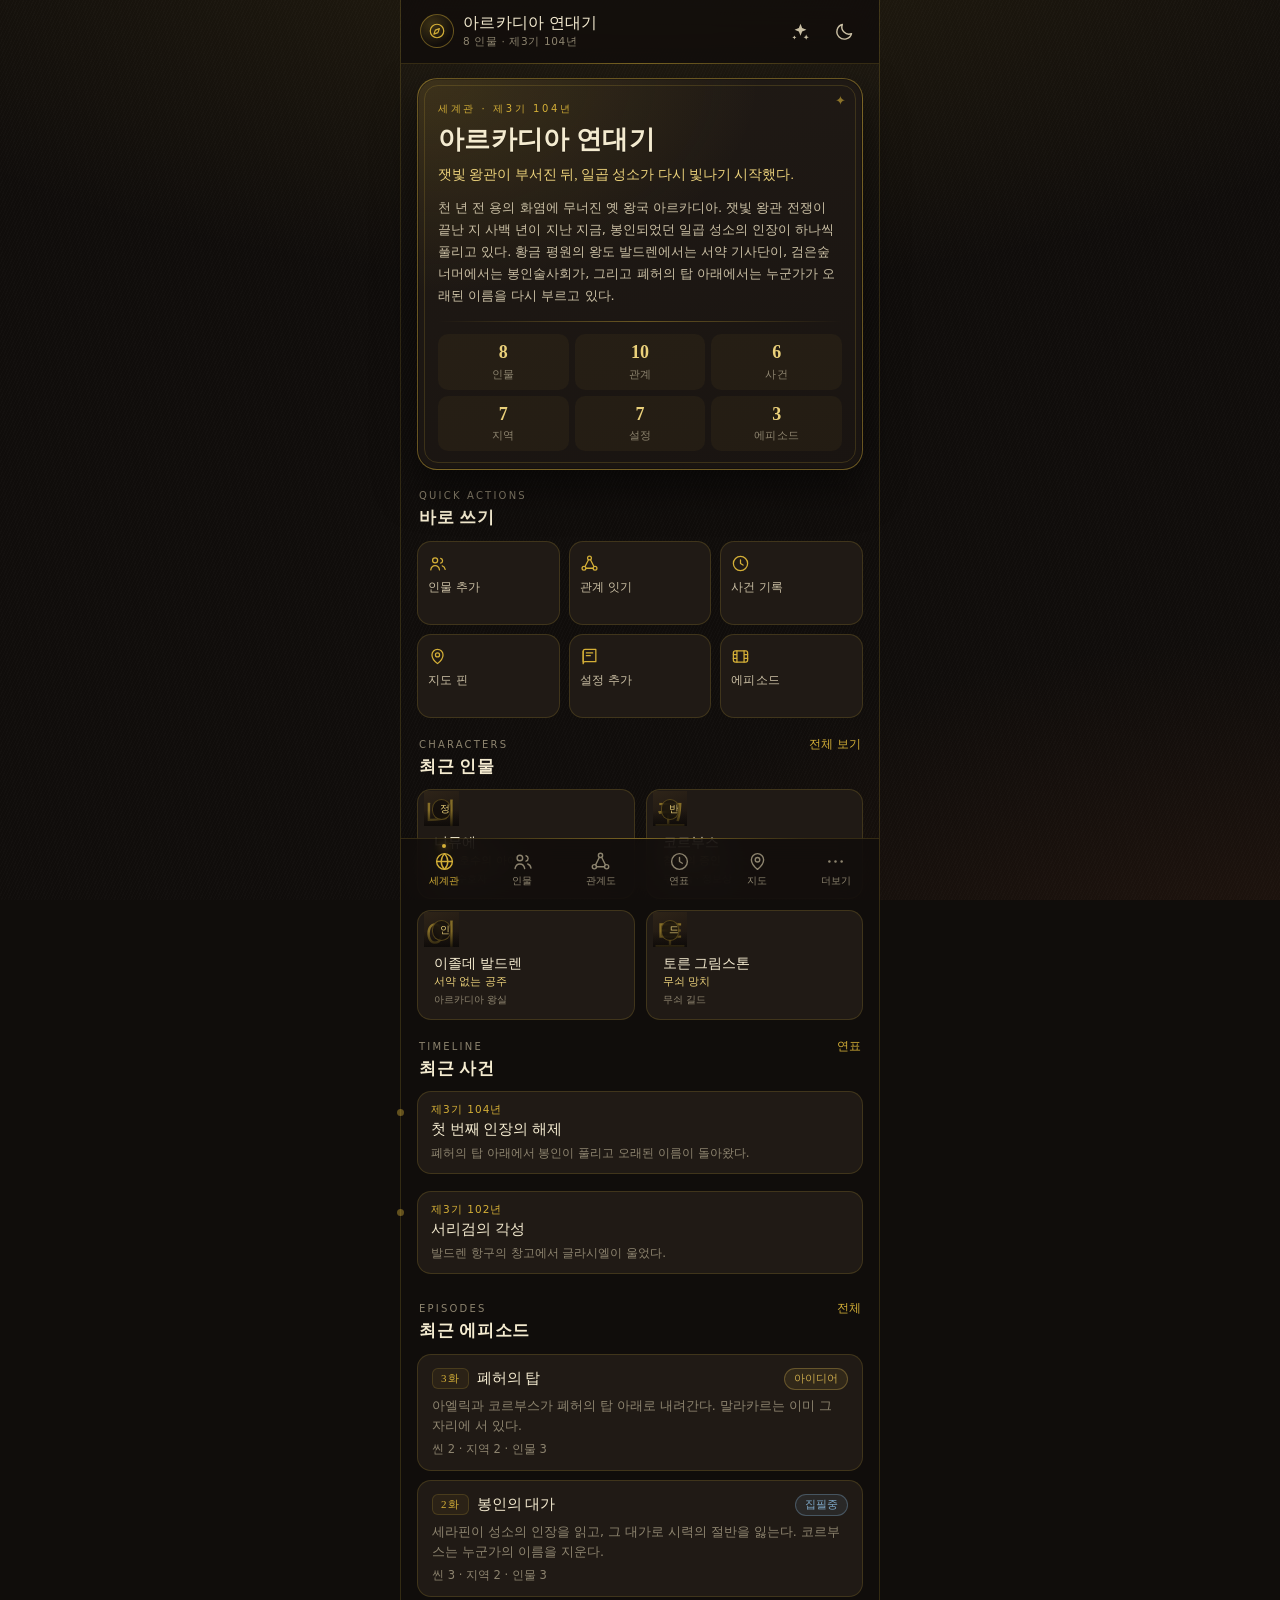
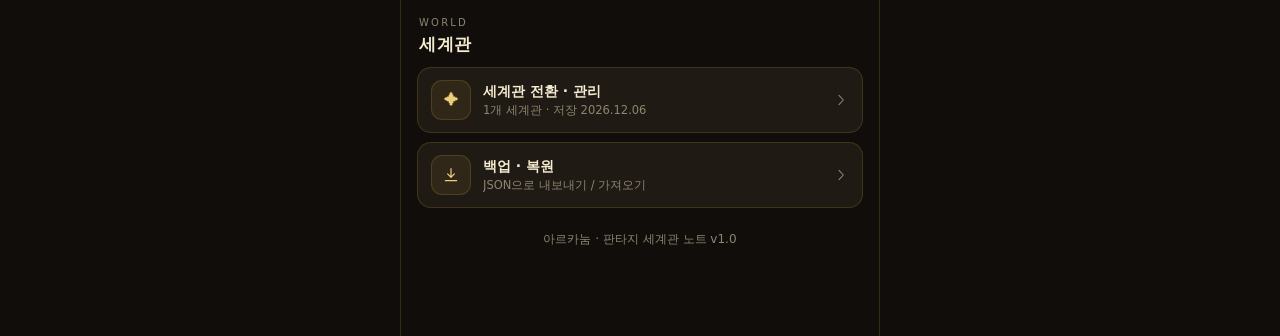
==== index.html @ 3e789a8e "아르카눔 · 판타지 세계관 노트 (PWA) — GitHub Pages 배포" ====
<!DOCTYPE html>
<html lang="ko" data-theme="dark">
<head>
<meta charset="utf-8">
<meta name="viewport" content="width=device-width, initial-scale=1, maximum-scale=1, viewport-fit=cover">
<title>아르카눔 · 판타지 세계관 노트</title>
<meta name="description" content="인물·관계도·연표·지도·설정집·에피소드까지, 판타지 세계관을 iPhone에서 한 손으로 짓는 노트.">
<meta name="theme-color" content="#12100e">
<meta name="apple-mobile-web-app-capable" content="yes">
<meta name="mobile-web-app-capable" content="yes">
<meta name="apple-mobile-web-app-status-bar-style" content="black-translucent">
<meta name="apple-mobile-web-app-title" content="아르카눔">
<meta name="format-detection" content="telephone=no">
<link rel="manifest" href="manifest.json">
<link rel="apple-touch-icon" href="icons/icon-180.png">
<link rel="icon" type="image/png" href="icons/icon-192.png">
<link rel="stylesheet" href="styles.css">
<script>
  window.__qaErrors = [];
  (function () {
    function push(o) { try { window.__qaErrors.push(o); } catch (e) {} }
    window.addEventListener('error', function (e) {
      push({ type: 'error', msg: String(e.message || e.type), src: (e.filename || '') + ':' + (e.lineno || '') });
    });
    window.addEventListener('unhandledrejection', function (e) {
      push({ type: 'rejection', msg: String((e.reason && e.reason.message) || e.reason) });
    });
    var ce = console.error.bind(console);
    console.error = function () {
      push({ type: 'console', msg: Array.prototype.map.call(arguments, function (a) {
        try { return typeof a === 'string' ? a : JSON.stringify(a); } catch (err) { return String(a); }
      }).join(' ') });
      ce.apply(null, arguments);
    };
    try {
      var t = localStorage.getItem('arcanum.theme');
      if (t === 'parchment' || t === 'dark') document.documentElement.dataset.theme = t;
    } catch (e) {}
  })();
</script>
</head>
<body>

<svg width="0" height="0" style="position:absolute" aria-hidden="true" focusable="false">
  <defs>
    <symbol fill="none" stroke="currentColor" stroke-width="1.6" stroke-linecap="round" stroke-linejoin="round" id="i-globe" viewBox="0 0 24 24"><circle cx="12" cy="12" r="9"/><path d="M3 12h18M12 3c2.5 2.6 3.8 5.7 3.8 9S14.5 18.4 12 21c-2.5-2.6-3.8-5.7-3.8-9S9.5 5.6 12 3z"/></symbol>
    <symbol fill="none" stroke="currentColor" stroke-width="1.6" stroke-linecap="round" stroke-linejoin="round" id="i-users" viewBox="0 0 24 24"><circle cx="9" cy="8" r="3.2"/><path d="M3.5 20c.6-3.3 2.8-5.2 5.5-5.2s4.9 1.9 5.5 5.2M16 5.4a3.2 3.2 0 0 1 0 6.2M18 14.9c2 .6 3.3 2.3 3.7 4.6"/></symbol>
    <symbol fill="none" stroke="currentColor" stroke-width="1.6" stroke-linecap="round" stroke-linejoin="round" id="i-network" viewBox="0 0 24 24"><circle cx="12" cy="5" r="2.4"/><circle cx="5" cy="18" r="2.4"/><circle cx="19" cy="18" r="2.4"/><path d="M10.7 7.2 6.4 15.8M13.3 7.2l4.3 8.6M7.4 18h9.2"/></symbol>
    <symbol fill="none" stroke="currentColor" stroke-width="1.6" stroke-linecap="round" stroke-linejoin="round" id="i-clock" viewBox="0 0 24 24"><circle cx="12" cy="12" r="9"/><path d="M12 7.5V12l3.2 2"/></symbol>
    <symbol fill="none" stroke="currentColor" stroke-width="1.6" stroke-linecap="round" stroke-linejoin="round" id="i-pin" viewBox="0 0 24 24"><path d="M12 21s7-5.6 7-11a7 7 0 1 0-14 0c0 5.4 7 11 7 11z"/><circle cx="12" cy="10" r="2.6"/></symbol>
    <symbol fill="none" stroke="currentColor" stroke-width="1.6" stroke-linecap="round" stroke-linejoin="round" id="i-book" viewBox="0 0 24 24"><path d="M4 5.5A2.5 2.5 0 0 1 6.5 3H20v15.5H6.5A2.5 2.5 0 0 0 4 21z"/><path d="M4 5.5v13M8 7.5h8M8 11h5"/></symbol>
    <symbol fill="none" stroke="currentColor" stroke-width="1.6" stroke-linecap="round" stroke-linejoin="round" id="i-film" viewBox="0 0 24 24"><rect x="3" y="5" width="18" height="14" rx="2.5"/><path d="M7.5 5v14M16.5 5v14M3 9.5h4.5M3 14.5h4.5M16.5 9.5H21M16.5 14.5H21"/></symbol>
    <symbol fill="currentColor" stroke="none" stroke-width="0" id="i-sparkles" viewBox="0 0 24 24"><path d="M12 3.2l1.9 4.9 4.9 1.9-4.9 1.9-1.9 4.9-1.9-4.9L5.2 10l4.9-1.9z"/><path d="M18.5 15.5l.9 2.1 2.1.9-2.1.9-.9 2.1-.9-2.1-2.1-.9 2.1-.9zM5 16.5l.7 1.6 1.6.7-1.6.7L5 21.1l-.7-1.6-1.6-.7 1.6-.7z"/></symbol>
    <symbol fill="none" stroke="currentColor" stroke-width="1.6" stroke-linecap="round" stroke-linejoin="round" id="i-plus" viewBox="0 0 24 24"><path d="M12 5v14M5 12h14"/></symbol>
    <symbol fill="none" stroke="currentColor" stroke-width="1.6" stroke-linecap="round" stroke-linejoin="round" id="i-search" viewBox="0 0 24 24"><circle cx="11" cy="11" r="6.5"/><path d="M16 16l4.5 4.5"/></symbol>
    <symbol fill="none" stroke="currentColor" stroke-width="1.6" stroke-linecap="round" stroke-linejoin="round" id="i-x" viewBox="0 0 24 24"><path d="M6 6l12 12M18 6L6 18"/></symbol>
    <symbol fill="none" stroke="currentColor" stroke-width="1.6" stroke-linecap="round" stroke-linejoin="round" id="i-chev-right" viewBox="0 0 24 24"><path d="M9 5l6.5 7L9 19"/></symbol>
    <symbol fill="none" stroke="currentColor" stroke-width="1.6" stroke-linecap="round" stroke-linejoin="round" id="i-chev-down" viewBox="0 0 24 24"><path d="M5 9l7 6.5L19 9"/></symbol>
    <symbol fill="none" stroke="currentColor" stroke-width="1.6" stroke-linecap="round" stroke-linejoin="round" id="i-chev-left" viewBox="0 0 24 24"><path d="M15 5l-6.5 7L15 19"/></symbol>
    <symbol fill="none" stroke="currentColor" stroke-width="1.6" stroke-linecap="round" stroke-linejoin="round" id="i-download" viewBox="0 0 24 24"><path d="M12 3.5v11M7.5 10.5 12 15l4.5-4.5M4.5 19.5h15"/></symbol>
    <symbol fill="none" stroke="currentColor" stroke-width="1.6" stroke-linecap="round" stroke-linejoin="round" id="i-upload" viewBox="0 0 24 24"><path d="M12 15.5v-11M7.5 9 12 4.5 16.5 9M4.5 19.5h15"/></symbol>
    <symbol fill="none" stroke="currentColor" stroke-width="1.6" stroke-linecap="round" stroke-linejoin="round" id="i-trash" viewBox="0 0 24 24"><path d="M4.5 6.5h15M9 6.5V4h6v2.5M6.5 6.5l.9 13.5h9.2l.9-13.5M10 10.5v6M14 10.5v6"/></symbol>
    <symbol fill="none" stroke="currentColor" stroke-width="1.6" stroke-linecap="round" stroke-linejoin="round" id="i-edit" viewBox="0 0 24 24"><path d="M4.5 19.5h4l10-10a2.1 2.1 0 0 0-3-3l-10 10z"/><path d="M14.5 5.5l3 3"/></symbol>
    <symbol fill="none" stroke="currentColor" stroke-width="1.6" stroke-linecap="round" stroke-linejoin="round" id="i-copy" viewBox="0 0 24 24"><rect x="8.5" y="8.5" width="11" height="12" rx="2"/><path d="M15.5 5.5h-9a2 2 0 0 0-2 2v9"/></symbol>
    <symbol fill="none" stroke="currentColor" stroke-width="1.6" stroke-linecap="round" stroke-linejoin="round" id="i-refresh" viewBox="0 0 24 24"><path d="M20 12a8 8 0 1 1-2.6-5.9M20 4v4h-4"/></symbol>
    <symbol fill="none" stroke="currentColor" stroke-width="1.6" stroke-linecap="round" stroke-linejoin="round" id="i-image" viewBox="0 0 24 24"><rect x="3.5" y="4.5" width="17" height="15" rx="2.5"/><circle cx="9" cy="10" r="1.6"/><path d="M4 17l5-4.5 4 3.5 3-2.5 4 3.5"/></symbol>
    <symbol fill="none" stroke="currentColor" stroke-width="1.6" stroke-linecap="round" stroke-linejoin="round" id="i-check" viewBox="0 0 24 24"><path d="M4.5 12.5l5 5 10-11"/></symbol>
    <symbol fill="currentColor" stroke="none" stroke-width="0" id="i-more" viewBox="0 0 24 24"><circle cx="5" cy="12" r="1.4"/><circle cx="12" cy="12" r="1.4"/><circle cx="19" cy="12" r="1.4"/></symbol>
    <symbol fill="none" stroke="currentColor" stroke-width="1.6" stroke-linecap="round" stroke-linejoin="round" id="i-moon" viewBox="0 0 24 24"><path d="M20 14.5A8.2 8.2 0 0 1 9.5 4 8.5 8.5 0 1 0 20 14.5z"/></symbol>
    <symbol fill="none" stroke="currentColor" stroke-width="1.6" stroke-linecap="round" stroke-linejoin="round" id="i-sun" viewBox="0 0 24 24"><circle cx="12" cy="12" r="4"/><path d="M12 2.5v2.2M12 19.3v2.2M4.3 4.3l1.6 1.6M18.1 18.1l1.6 1.6M2.5 12h2.2M19.3 12h2.2M4.3 19.7l1.6-1.6M18.1 5.9l1.6-1.6"/></symbol>
    <symbol fill="currentColor" stroke="none" stroke-width="0" id="i-play" viewBox="0 0 24 24"><path d="M8 5.5l10 6.5L8 18.5z"/></symbol>
    <symbol fill="none" stroke="currentColor" stroke-width="1.6" stroke-linecap="round" stroke-linejoin="round" id="i-pause" viewBox="0 0 24 24"><path d="M9 5.5v13M15 5.5v13"/></symbol>
    <symbol fill="none" stroke="currentColor" stroke-width="1.6" stroke-linecap="round" stroke-linejoin="round" id="i-target" viewBox="0 0 24 24"><circle cx="12" cy="12" r="7.5"/><circle cx="12" cy="12" r="2.2"/><path d="M12 2.5v3M12 18.5v3M2.5 12h3M18.5 12h3"/></symbol>
    <symbol fill="none" stroke="currentColor" stroke-width="1.6" stroke-linecap="round" stroke-linejoin="round" id="i-zoom-in" viewBox="0 0 24 24"><circle cx="11" cy="11" r="6.5"/><path d="M16 16l4.5 4.5M11 8.5v5M8.5 11h5"/></symbol>
    <symbol fill="none" stroke="currentColor" stroke-width="1.6" stroke-linecap="round" stroke-linejoin="round" id="i-zoom-out" viewBox="0 0 24 24"><circle cx="11" cy="11" r="6.5"/><path d="M16 16l4.5 4.5M8.5 11h5"/></symbol>
    <symbol fill="none" stroke="currentColor" stroke-width="1.6" stroke-linecap="round" stroke-linejoin="round" id="i-compass" viewBox="0 0 24 24"><circle cx="12" cy="12" r="9"/><path d="M15.2 8.8l-2 5.4-5.4 2 2-5.4z"/></symbol>
    <symbol fill="none" stroke="currentColor" stroke-width="1.6" stroke-linecap="round" stroke-linejoin="round" id="i-route" viewBox="0 0 24 24"><circle cx="6" cy="6" r="2.4"/><circle cx="18" cy="18" r="2.4"/><path d="M8.4 6h4.1a3.5 3.5 0 0 1 0 7H9.5a3.5 3.5 0 0 0 0 7h6.1"/></symbol>
    <symbol fill="none" stroke="currentColor" stroke-width="1.6" stroke-linecap="round" stroke-linejoin="round" id="i-quill" viewBox="0 0 24 24"><path d="M19.5 4.5c-6.2.6-10.4 3.2-12 7.4-.5 1.3-.8 3.1-.9 4.6 1.5-.1 3.3-.4 4.6-.9 4.2-1.6 6.8-5.8 7.4-12z"/><path d="M4.5 19.5c1.6-3.4 4-6 7.5-8"/></symbol>
    <symbol fill="none" stroke="currentColor" stroke-width="1.6" stroke-linecap="round" stroke-linejoin="round" id="i-shield" viewBox="0 0 24 24"><path d="M12 3.2 19 6v5.4c0 4.4-2.9 7.6-7 9.4-4.1-1.8-7-5-7-9.4V6z"/></symbol>
    <symbol fill="none" stroke="currentColor" stroke-width="1.6" stroke-linecap="round" stroke-linejoin="round" id="i-flame" viewBox="0 0 24 24"><path d="M12 3s5 4.2 5 8.7c0 2.9-2.2 5.3-5 5.3s-5-2.4-5-5.3c0-1.6.8-3 1.7-4.1.4 1.4 1.3 2.3 2.3 2.3 1.2 0 1.9-1 1.9-2.4 0-1.4-.9-3.1-.9-4.5z"/><path d="M8 19.5h8"/></symbol>
  </defs>
</svg>

<div class="app" id="app">
  <header class="topbar">
    <button class="world-switch" id="world-switch" aria-haspopup="dialog">
      <span class="world-switch__sigil"><svg width="18" height="18"><use href="#i-compass"/></svg></span>
      <span class="world-switch__text">
        <span class="world-switch__name" id="world-name">세계관</span>
        <span class="world-switch__sub" id="world-sub">불러오는 중…</span>
      </span>
    </button>
    <div class="topbar__actions">
      <button class="icon-btn" id="btn-generator" aria-label="이름·지명 추천">
        <svg><use href="#i-sparkles"/></svg>
      </button>
      <button class="icon-btn" id="btn-theme" aria-label="테마 바꾸기">
        <svg><use href="#i-moon"/></svg>
      </button>
    </div>
  </header>

  <main>
    <section class="view is-active" id="view-dashboard" data-view="dashboard"><div id="dash-host"></div></section>
    <section class="view" id="view-characters" data-view="characters"><div id="chars-host"></div></section>
    <section class="view" id="view-relations" data-view="relations"><div id="rel-host"></div></section>
    <section class="view" id="view-timeline" data-view="timeline"><div id="tl-host"></div></section>
    <section class="view" id="view-map" data-view="map"><div id="map-host"></div></section>
    <section class="view" id="view-lore" data-view="lore"><div id="lore-host"></div></section>
    <section class="view" id="view-episodes" data-view="episodes"><div id="ep-host"></div></section>
  </main>

  <button class="fab" id="fab" hidden aria-label="새로 추가">
    <svg><use href="#i-plus"/></svg>
  </button>

  <nav class="tabbar" id="tabbar" aria-label="주요 메뉴">
    <button class="tab is-active" data-tab="dashboard"><svg><use href="#i-globe"/></svg><span>세계관</span></button>
    <button class="tab" data-tab="characters"><svg><use href="#i-users"/></svg><span>인물</span></button>
    <button class="tab" data-tab="relations"><svg><use href="#i-network"/></svg><span>관계도</span></button>
    <button class="tab" data-tab="timeline"><svg><use href="#i-clock"/></svg><span>연표</span></button>
    <button class="tab" data-tab="map"><svg><use href="#i-pin"/></svg><span>지도</span></button>
    <button class="tab" data-tab="more"><svg><use href="#i-more"/></svg><span>더보기</span></button>
  </nav>
</div>

<div id="sheet-root"></div>
<div id="toast-root"></div>
<input type="file" id="import-input" accept="application/json,.json" hidden>

<script src="js/utils.js"></script>
<script src="js/store.js"></script>
<script src="js/generator.js"></script>
<script src="js/sample.js"></script>
<script src="js/graph.js"></script>
<script src="js/mapview.js"></script>
<script src="js/app.js"></script>
</body>
</html>
---- styles.css ----
/* =========================================================
   ARCANUM · 판타지 세계관 노트
   Mobile-first (390–430px) dark fantasy + parchment theme
   ========================================================= */

:root {
  --font-display: "AppleMyungjo", "Nanum Myeongjo", "Noto Serif KR", ui-serif, Georgia, "Times New Roman", serif;
  --font-body: -apple-system, BlinkMacSystemFont, "Apple SD Gothic Neo", "Pretendard", "Noto Sans KR", system-ui, sans-serif;
  --nav-h: 62px;
  --top-h: 54px;
  --safe-t: env(safe-area-inset-top, 0px);
  --safe-b: env(safe-area-inset-bottom, 0px);
  --r-sm: 10px;
  --r-md: 14px;
  --r-lg: 20px;
  --ease: cubic-bezier(.22, 1, .36, 1);
}

[data-theme="dark"] {
  --bg: #100d0b;
  --bg-glow-1: rgba(212, 175, 55, .10);
  --bg-glow-2: rgba(120, 60, 30, .16);
  --surface: #201a15;
  --surface-2: #191411;
  --surface-3: #2a2119;
  --line: rgba(212, 175, 55, .18);
  --line-strong: rgba(212, 175, 55, .42);
  --gold: #d4af37;
  --gold-soft: #ead07a;
  --gold-deep: #9c7a24;
  --text: #f4ebd0;
  --text-dim: #cabfa4;
  --muted: #8d846f;
  --ink: #1a1412;
  --parchment: #f4ebd0;
  --parchment-line: rgba(90, 70, 40, .35);
  --glass: rgba(16, 13, 11, .82);
  --shadow: 0 18px 40px rgba(0, 0, 0, .5);
  --shadow-sm: 0 6px 18px rgba(0, 0, 0, .35);
  --danger: #c9636b;
  --ok: #7fb08b;
  --map-bg: #d9c9a4;
}

[data-theme="parchment"] {
  --bg: #eadfc3;
  --bg-glow-1: rgba(255, 255, 255, .55);
  --bg-glow-2: rgba(150, 110, 50, .18);
  --surface: #f9f2df;
  --surface-2: #f3e9ce;
  --surface-3: #fffaf0;
  --line: rgba(122, 92, 42, .22);
  --line-strong: rgba(122, 92, 42, .48);
  --gold: #96701c;
  --gold-soft: #b98f2c;
  --gold-deep: #6d5220;
  --text: #2b2118;
  --text-dim: #554631;
  --muted: #7c6b51;
  --ink: #fdf8ec;
  --parchment: #fdf8ec;
  --parchment-line: rgba(120, 92, 50, .3);
  --glass: rgba(249, 242, 223, .88);
  --shadow: 0 14px 30px rgba(80, 60, 25, .16);
  --shadow-sm: 0 4px 14px rgba(80, 60, 25, .12);
  --danger: #a83c45;
  --ok: #3f7a52;
  --map-bg: #d9c9a4;
}

* { box-sizing: border-box; -webkit-tap-highlight-color: transparent; }

html, body {
  margin: 0;
  padding: 0;
  background: var(--bg);
  color: var(--text);
  font-family: var(--font-body);
  font-size: 15px;
  line-height: 1.5;
  -webkit-text-size-adjust: 100%;
  text-size-adjust: 100%;
}

body {
  min-height: 100vh;
  min-height: 100dvh;
  overscroll-behavior-y: none;
  background-image:
    radial-gradient(120% 70% at 50% -10%, var(--bg-glow-1) 0%, transparent 60%),
    radial-gradient(90% 60% at 100% 110%, var(--bg-glow-2) 0%, transparent 65%),
    repeating-linear-gradient(115deg, rgba(255, 255, 255, .014) 0 1px, transparent 1px 3px);
  background-attachment: fixed;
}

body.sheet-open { overflow: hidden; }

button, input, textarea, select {
  font-family: inherit;
  font-size: inherit;
  color: inherit;
}

button { cursor: pointer; border: 0; background: none; }
button:disabled { opacity: .45; cursor: default; }

h1, h2, h3, h4 {
  font-family: var(--font-display);
  font-weight: 600;
  margin: 0;
  letter-spacing: .01em;
}

p { margin: 0; }
a { color: var(--gold-soft); }

svg { display: block; }

/* ---------- App shell ---------- */
.app {
  max-width: 480px;
  margin: 0 auto;
  min-height: 100vh;
  min-height: 100dvh;
  position: relative;
  isolation: isolate;
}

@media (min-width: 520px) {
  .app {
    border-left: 1px solid var(--line);
    border-right: 1px solid var(--line);
    background: linear-gradient(180deg, rgba(255, 255, 255, .012), transparent 30%);
  }
}

/* ---------- Top bar ---------- */
.topbar {
  position: sticky;
  top: 0;
  z-index: 40;
  padding: calc(var(--safe-t) + 8px) 14px 9px;
  display: flex;
  align-items: center;
  gap: 8px;
  background: var(--glass);
  -webkit-backdrop-filter: blur(14px) saturate(1.2);
  backdrop-filter: blur(14px) saturate(1.2);
  border-bottom: 1px solid var(--line);
}

.topbar::after {
  content: "";
  position: absolute;
  left: 12%;
  right: 12%;
  bottom: -1px;
  height: 1px;
  background: linear-gradient(90deg, transparent, var(--line-strong), transparent);
}

.world-switch {
  flex: 1;
  min-width: 0;
  display: flex;
  align-items: center;
  gap: 9px;
  padding: 5px 8px 5px 5px;
  border-radius: 12px;
  text-align: left;
  min-height: 44px;
}

.world-switch:active { background: rgba(212, 175, 55, .08); }

.world-switch__sigil {
  width: 34px;
  height: 34px;
  flex: none;
  border-radius: 50%;
  display: grid;
  place-items: center;
  color: var(--gold);
  background: radial-gradient(circle at 35% 30%, rgba(212, 175, 55, .22), transparent 70%);
  border: 1px solid var(--line-strong);
}

.world-switch__text { min-width: 0; }

.world-switch__name {
  display: block;
  font-family: var(--font-display);
  font-size: 15.5px;
  letter-spacing: .02em;
  color: var(--text);
  white-space: nowrap;
  overflow: hidden;
  text-overflow: ellipsis;
  max-width: 190px;
}

.world-switch__sub {
  display: block;
  font-size: 10.5px;
  color: var(--muted);
  letter-spacing: .06em;
  text-transform: uppercase;
  margin-top: 1px;
}

.topbar__actions { display: flex; gap: 2px; flex: none; }

.icon-btn {
  width: 42px;
  height: 42px;
  display: grid;
  place-items: center;
  border-radius: 12px;
  color: var(--text-dim);
  transition: background .18s, color .18s, transform .18s;
}

.icon-btn:active { transform: scale(.94); background: rgba(212, 175, 55, .12); }
.icon-btn.is-gold { color: var(--gold); }
.icon-btn svg { width: 21px; height: 21px; }

/* ---------- Main / views ---------- */
main {
  padding: 14px 16px calc(var(--nav-h) + var(--safe-b) + 26px);
  min-height: 60vh;
}

.view { display: none; }
.view.is-active { display: block; animation: viewIn .28s var(--ease); }

@keyframes viewIn {
  from { opacity: 0; transform: translateY(6px); }
  to { opacity: 1; transform: none; }
}

.section-head {
  display: flex;
  align-items: baseline;
  justify-content: space-between;
  gap: 10px;
  margin: 18px 2px 10px;
}

.section-head:first-child { margin-top: 4px; }

.section-head h2 {
  font-size: 17px;
  letter-spacing: .04em;
}

.section-head .eyebrow {
  font-size: 10px;
  letter-spacing: .22em;
  text-transform: uppercase;
  color: var(--muted);
  display: block;
  margin-bottom: 2px;
  font-family: var(--font-body);
}

.section-head__link {
  font-size: 12px;
  color: var(--gold);
  padding: 6px;
  margin: -6px;
}

/* ---------- Hero ---------- */
.hero {
  position: relative;
  padding: 22px 20px 18px;
  border-radius: var(--r-lg);
  background:
    radial-gradient(140% 100% at 0% 0%, rgba(212, 175, 55, .16), transparent 55%),
    linear-gradient(165deg, var(--surface) 0%, var(--surface-2) 100%);
  border: 1px solid var(--line-strong);
  box-shadow: var(--shadow), inset 0 0 0 1px rgba(0, 0, 0, .25);
  overflow: hidden;
}

.hero::before {
  content: "";
  position: absolute;
  inset: 6px;
  border: 1px solid var(--line);
  border-radius: calc(var(--r-lg) - 6px);
  pointer-events: none;
}

.hero::after {
  content: "✦";
  position: absolute;
  right: 16px;
  top: 12px;
  color: var(--gold);
  opacity: .6;
  font-size: 13px;
}

.hero__eyebrow {
  font-size: 10px;
  letter-spacing: .26em;
  text-transform: uppercase;
  color: var(--gold);
  margin-bottom: 8px;
}

.hero h1 {
  font-size: 26px;
  line-height: 1.24;
  color: var(--text);
  text-shadow: 0 1px 0 rgba(0, 0, 0, .3);
}

.hero__tagline {
  font-family: var(--font-display);
  font-size: 13.5px;
  line-height: 1.65;
  color: var(--gold-soft);
  margin-top: 8px;
}

.hero__desc {
  font-size: 13px;
  line-height: 1.7;
  color: var(--text-dim);
  margin-top: 10px;
}

.hero__divider {
  height: 1px;
  margin: 14px 0 12px;
  background: linear-gradient(90deg, transparent, var(--line-strong), transparent);
}

.hero__stats {
  display: grid;
  grid-template-columns: repeat(3, 1fr);
  gap: 6px;
}

.stat {
  padding: 7px 4px;
  text-align: center;
  border-radius: 10px;
  background: rgba(212, 175, 55, .05);
  border: 1px solid transparent;
}

.stat:active { border-color: var(--line-strong); }

.stat b {
  display: block;
  font-family: var(--font-display);
  font-size: 18px;
  color: var(--gold-soft);
  line-height: 1.2;
}

.stat span {
  font-size: 10.5px;
  color: var(--muted);
  letter-spacing: .04em;
}

/* ---------- Quick actions ---------- */
.quick-grid {
  display: grid;
  grid-template-columns: repeat(3, 1fr);
  gap: 9px;
}

.quick {
  display: flex;
  flex-direction: column;
  align-items: flex-start;
  gap: 7px;
  padding: 12px 10px;
  min-height: 84px;
  border-radius: var(--r-md);
  background: var(--surface);
  border: 1px solid var(--line);
  color: var(--text-dim);
  text-align: left;
  transition: transform .16s var(--ease), border-color .16s;
}

.quick:active { transform: translateY(1px) scale(.985); border-color: var(--line-strong); }

.quick svg { width: 19px; height: 19px; color: var(--gold); }
.quick span { font-size: 11.5px; line-height: 1.3; letter-spacing: .01em; }

/* ---------- Cards ---------- */
.card {
  background: var(--surface);
  border: 1px solid var(--line);
  border-radius: var(--r-md);
  padding: 14px;
}

.card--parchment {
  background:
    linear-gradient(170deg, rgba(255, 255, 255, .6), rgba(0, 0, 0, 0) 55%),
    var(--surface);
}

.list { display: flex; flex-direction: column; gap: 9px; }

.row-card {
  display: flex;
  align-items: center;
  gap: 12px;
  width: 100%;
  padding: 12px 13px;
  border-radius: var(--r-md);
  background: var(--surface);
  border: 1px solid var(--line);
  text-align: left;
  transition: border-color .16s, transform .16s;
}

.row-card:active { border-color: var(--line-strong); transform: scale(.995); }

.row-card__badge {
  flex: none;
  width: 40px;
  height: 40px;
  border-radius: 11px;
  display: grid;
  place-items: center;
  font-family: var(--font-display);
  font-size: 15px;
  color: var(--gold-soft);
  background: rgba(212, 175, 55, .09);
  border: 1px solid var(--line);
}

.row-card__body { flex: 1; min-width: 0; }

.row-card__title {
  display: block;
  font-size: 14px;
  font-weight: 600;
  color: var(--text);
  white-space: nowrap;
  overflow: hidden;
  text-overflow: ellipsis;
}

.row-card__meta {
  display: block;
  font-size: 11.5px;
  color: var(--muted);
  margin-top: 2px;
  white-space: nowrap;
  overflow: hidden;
  text-overflow: ellipsis;
}

.row-card__chev { color: var(--muted); flex: none; }
.row-card__chev svg { width: 16px; height: 16px; }

/* ---------- Character grid ---------- */
.char-grid {
  display: grid;
  grid-template-columns: repeat(2, 1fr);
  gap: 11px;
}

.char-card {
  position: relative;
  display: flex;
  flex-direction: column;
  border-radius: var(--r-md);
  overflow: hidden;
  background: var(--surface);
  border: 1px solid var(--line);
  text-align: left;
  transition: transform .16s var(--ease), border-color .16s;
}

.char-card:active { transform: scale(.98); border-color: var(--line-strong); }

.char-card__portrait {
  position: relative;
  aspect-ratio: 1 / 1;
  background: linear-gradient(160deg, #2e2418, #191310);
  display: grid;
  place-items: center;
  overflow: hidden;
}

.char-card__portrait img {
  width: 100%;
  height: 100%;
  object-fit: cover;
  display: block;
}

.char-card__initial {
  font-family: var(--font-display);
  font-size: 34px;
  color: rgba(212, 175, 55, .55);
  letter-spacing: .02em;
}

.char-card__portrait::after {
  content: "";
  position: absolute;
  inset: 0;
  background: linear-gradient(180deg, transparent 55%, rgba(12, 9, 7, .82));
  pointer-events: none;
}

.char-card__race {
  position: absolute;
  left: 8px;
  top: 8px;
  z-index: 2;
  font-size: 9.5px;
  letter-spacing: .05em;
  padding: 3px 7px;
  border-radius: 999px;
  color: var(--gold-soft);
  background: rgba(12, 9, 7, .6);
  border: 1px solid rgba(212, 175, 55, .3);
  -webkit-backdrop-filter: blur(4px);
  backdrop-filter: blur(4px);
  max-width: calc(100% - 16px);
  white-space: nowrap;
  overflow: hidden;
  text-overflow: ellipsis;
}

.char-card__body { padding: 8px 10px 11px; }

.char-card__name {
  font-family: var(--font-display);
  font-size: 14px;
  color: var(--text);
  white-space: nowrap;
  overflow: hidden;
  text-overflow: ellipsis;
}

.char-card__title {
  font-size: 10.5px;
  color: var(--gold-soft);
  margin-top: 2px;
  white-space: nowrap;
  overflow: hidden;
  text-overflow: ellipsis;
}

.char-card__faction {
  font-size: 10px;
  color: var(--muted);
  margin-top: 4px;
  white-space: nowrap;
  overflow: hidden;
  text-overflow: ellipsis;
}

/* ---------- Search & chips ---------- */
.toolbar {
  display: flex;
  gap: 8px;
  align-items: center;
  margin-bottom: 10px;
}

.search {
  flex: 1;
  display: flex;
  align-items: center;
  gap: 8px;
  padding: 0 12px;
  height: 44px;
  border-radius: 12px;
  background: var(--surface-2);
  border: 1px solid var(--line);
}

.search svg { width: 17px; height: 17px; color: var(--muted); flex: none; }

.search input {
  flex: 1;
  min-width: 0;
  border: 0;
  background: none;
  outline: none;
  font-size: 16px;
  color: var(--text);
}

.search input::placeholder { color: var(--muted); }

.chip-row {
  display: flex;
  gap: 7px;
  overflow-x: auto;
  padding: 2px 2px 8px;
  margin: 0 -2px;
  scrollbar-width: none;
  -webkit-overflow-scrolling: touch;
}

.chip-row::-webkit-scrollbar { display: none; }

.chip {
  flex: none;
  height: 32px;
  padding: 0 13px;
  border-radius: 999px;
  font-size: 12.5px;
  color: var(--text-dim);
  background: var(--surface);
  border: 1px solid var(--line);
  white-space: nowrap;
  transition: background .16s, color .16s, border-color .16s;
}

.chip--active {
  color: var(--ink);
  background: linear-gradient(180deg, var(--gold-soft), var(--gold));
  border-color: var(--gold);
  font-weight: 600;
}

.chip--small { height: 28px; font-size: 11.5px; padding: 0 11px; }

.label-row {
  display: flex;
  align-items: baseline;
  justify-content: space-between;
  margin: 14px 2px 6px;
  font-size: 10.5px;
  letter-spacing: .18em;
  text-transform: uppercase;
  color: var(--muted);
}

.mini-chips { display: flex; flex-wrap: wrap; gap: 5px; }

.mini-chip {
  font-size: 10.5px;
  padding: 3px 8px;
  border-radius: 999px;
  background: rgba(212, 175, 55, .07);
  border: 1px solid var(--line);
  color: var(--text-dim);
}

/* ---------- Empty state ---------- */
.empty {
  padding: 38px 20px;
  text-align: center;
  border: 1px dashed var(--line-strong);
  border-radius: var(--r-lg);
  background: rgba(212, 175, 55, .03);
}

.empty__sigil {
  font-size: 22px;
  color: var(--gold);
  opacity: .7;
  margin-bottom: 10px;
}

.empty h3 { font-size: 15px; margin-bottom: 6px; }
.empty p { font-size: 12.5px; color: var(--muted); line-height: 1.6; }
.empty .btn { margin-top: 14px; }

/* ---------- Buttons ---------- */
.btn {
  display: inline-flex;
  align-items: center;
  justify-content: center;
  gap: 7px;
  min-height: 46px;
  padding: 0 18px;
  border-radius: 12px;
  font-size: 14px;
  font-weight: 600;
  letter-spacing: .01em;
  color: var(--text);
  background: var(--surface-3);
  border: 1px solid var(--line);
  transition: transform .16s var(--ease), filter .16s;
}

.btn:active { transform: scale(.98); }
.btn svg { width: 17px; height: 17px; }

.btn--gold {
  color: #1a1412;
  background: linear-gradient(175deg, #f0d781 0%, var(--gold) 55%, #b08c22 100%);
  border-color: rgba(255, 240, 190, .5);
  box-shadow: 0 6px 18px rgba(190, 150, 40, .25), inset 0 1px 0 rgba(255, 255, 255, .45);
}

.btn--ghost { background: transparent; }
.btn--danger { color: var(--danger); border-color: rgba(200, 90, 100, .35); background: rgba(200, 90, 100, .06); }
.btn--sm { min-height: 38px; padding: 0 13px; font-size: 12.5px; border-radius: 10px; }
.btn--block { width: 100%; }
.btn--icon { padding: 0; width: 46px; }

.btn-row { display: flex; gap: 8px; }
.btn-row > * { flex: 1; }

/* ---------- FAB ---------- */
.fab {
  position: fixed;
  right: max(16px, calc((100vw - 480px) / 2 + 16px));
  bottom: calc(var(--nav-h) + var(--safe-b) + 16px);
  width: 54px;
  height: 54px;
  border-radius: 50%;
  display: grid;
  place-items: center;
  color: #1a1412;
  background: linear-gradient(170deg, #f2dc94, var(--gold) 60%, #ac8820);
  border: 1px solid rgba(255, 245, 200, .55);
  box-shadow: 0 10px 26px rgba(0, 0, 0, .45), 0 0 0 4px rgba(212, 175, 55, .08);
  z-index: 45;
  transition: transform .18s var(--ease);
}

.fab:active { transform: scale(.93); }
.fab svg { width: 24px; height: 24px; }
.fab[hidden] { display: none; }

/* ---------- Bottom nav ---------- */
.tabbar {
  position: fixed;
  left: 0;
  right: 0;
  bottom: 0;
  z-index: 50;
  display: grid;
  grid-template-columns: repeat(6, 1fr);
  align-items: center;
  height: calc(var(--nav-h) + var(--safe-b));
  padding-bottom: var(--safe-b);
  background: var(--glass);
  -webkit-backdrop-filter: blur(18px) saturate(1.25);
  backdrop-filter: blur(18px) saturate(1.25);
  border-top: 1px solid var(--line);
  padding-inline: 4px;
}

@media (min-width: 520px) {
  .tabbar {
    max-width: 480px;
    margin: 0 auto;
    border-left: 1px solid var(--line);
    border-right: 1px solid var(--line);
  }
}

.tabbar::before {
  content: "";
  position: absolute;
  top: -1px;
  left: 15%;
  right: 15%;
  height: 1px;
  background: linear-gradient(90deg, transparent, var(--line-strong), transparent);
}

.tab {
  position: relative;
  height: 100%;
  display: flex;
  flex-direction: column;
  align-items: center;
  justify-content: center;
  gap: 3px;
  color: var(--muted);
  font-size: 9.5px;
  letter-spacing: .02em;
  transition: color .18s;
}

.tab svg { width: 21px; height: 21px; }
.tab.is-active { color: var(--gold); }

.tab.is-active::after {
  content: "";
  position: absolute;
  top: 5px;
  width: 4px;
  height: 4px;
  border-radius: 50%;
  background: var(--gold);
  box-shadow: 0 0 8px var(--gold);
}

.tab:active { color: var(--gold-soft); }

/* ---------- Sheets ---------- */
.sheet-backdrop {
  position: fixed;
  inset: 0;
  background: rgba(6, 4, 3, .6);
  -webkit-backdrop-filter: blur(3px);
  backdrop-filter: blur(3px);
  opacity: 0;
  transition: opacity .26s ease;
  z-index: 60;
}

.sheet-backdrop.is-open { opacity: 1; }

.sheet {
  position: fixed;
  left: 0;
  right: 0;
  bottom: 0;
  z-index: 61;
  max-width: 480px;
  margin: 0 auto;
  display: flex;
  flex-direction: column;
  max-height: 92vh;
  max-height: 92dvh;
  border-radius: 22px 22px 0 0;
  background: linear-gradient(180deg, var(--surface-3) 0%, var(--surface) 42%, var(--bg) 100%);
  border: 1px solid var(--line-strong);
  border-bottom: 0;
  box-shadow: 0 -20px 50px rgba(0, 0, 0, .5);
  transform: translateY(102%);
  transition: transform .34s var(--ease);
  padding-bottom: var(--safe-b);
}

.sheet.is-open { transform: none; }
.sheet--full { height: 91vh; height: 91dvh; }

.sheet__grab {
  padding: 9px 0 3px;
  display: grid;
  place-items: center;
  flex: none;
}

.sheet__grab::before {
  content: "";
  width: 38px;
  height: 4px;
  border-radius: 999px;
  background: var(--line-strong);
}

.sheet__head {
  flex: none;
  display: flex;
  align-items: flex-start;
  gap: 10px;
  padding: 2px 18px 12px;
  border-bottom: 1px solid var(--line);
}

.sheet__head-text { flex: 1; min-width: 0; }

.sheet__eyebrow {
  font-size: 9.5px;
  letter-spacing: .22em;
  text-transform: uppercase;
  color: var(--gold);
  margin-bottom: 3px;
}

.sheet__title {
  font-size: 19px;
  line-height: 1.3;
  color: var(--text);
}

.sheet__sub {
  font-size: 12px;
  color: var(--muted);
  margin-top: 3px;
}

.sheet__close {
  flex: none;
  width: 34px;
  height: 34px;
  border-radius: 50%;
  display: grid;
  place-items: center;
  color: var(--text-dim);
  background: rgba(127, 127, 127, .12);
  margin-top: 2px;
}

.sheet__close svg { width: 15px; height: 15px; }

.sheet__body {
  flex: 1;
  overflow-y: auto;
  -webkit-overflow-scrolling: touch;
  padding: 16px 18px 22px;
  overscroll-behavior: contain;
}

.sheet__foot {
  flex: none;
  display: flex;
  gap: 8px;
  padding: 10px 18px 12px;
  border-top: 1px solid var(--line);
  background: linear-gradient(180deg, transparent, rgba(0, 0, 0, .18));
}

.sheet__foot > * { flex: 1; }

/* ---------- Forms ---------- */
.field { display: block; margin-bottom: 13px; }

.field__label {
  display: flex;
  align-items: center;
  justify-content: space-between;
  gap: 8px;
  font-size: 10.5px;
  letter-spacing: .14em;
  text-transform: uppercase;
  color: var(--muted);
  margin-bottom: 6px;
}

.field__label b { color: var(--gold); font-weight: 600; }

.input, .textarea, .select {
  display: block;
  width: 100%;
  padding: 11px 13px;
  min-height: 46px;
  border-radius: 11px;
  background: var(--surface-2);
  border: 1px solid var(--line);
  color: var(--text);
  font-size: 16px;
  outline: none;
  transition: border-color .16s, box-shadow .16s;
}

.textarea { min-height: 88px; resize: vertical; line-height: 1.6; font-size: 15px; }

.input:focus, .textarea:focus, .select:focus {
  border-color: var(--line-strong);
  box-shadow: 0 0 0 3px rgba(212, 175, 55, .10);
}

.input::placeholder, .textarea::placeholder { color: var(--muted); }

.field--slim { display: flex; gap: 9px; }
.field--slim > * { flex: 1; }

.field-hint { font-size: 11px; color: var(--muted); margin-top: 5px; line-height: 1.5; }

.input-with-action { display: flex; gap: 6px; align-items: stretch; }
.input-with-action .input { flex: 1; min-width: 0; }

.mini-action {
  flex: none;
  display: inline-flex;
  align-items: center;
  gap: 4px;
  padding: 0 11px;
  min-height: 46px;
  border-radius: 11px;
  font-size: 12px;
  font-weight: 600;
  color: var(--gold-soft);
  background: rgba(212, 175, 55, .08);
  border: 1px solid var(--line-strong);
}

.mini-action:active { background: rgba(212, 175, 55, .18); }
.mini-action svg { width: 14px; height: 14px; }

.picker { display: flex; flex-wrap: wrap; gap: 6px; }

.swatch-row { display: flex; gap: 8px; }

/* ---------- Image drop ---------- */
.img-drop {
  position: relative;
  border-radius: var(--r-md);
  border: 1px dashed var(--line-strong);
  background: var(--surface-2);
  min-height: 120px;
  display: grid;
  place-items: center;
  gap: 6px;
  padding: 14px;
  color: var(--muted);
  font-size: 12px;
  text-align: center;
  overflow: hidden;
}

.img-drop img { position: absolute; inset: 0; width: 100%; height: 100%; object-fit: cover; }

.img-drop__inner { position: relative; z-index: 2; display: grid; gap: 5px; justify-items: center; }
.img-drop.has-img .img-drop__inner { display: none; }
.img-drop svg { width: 22px; height: 22px; color: var(--gold); opacity: .8; }

.img-drop__actions {
  position: absolute;
  z-index: 3;
  right: 8px;
  bottom: 8px;
  display: flex;
  gap: 6px;
}

.img-drop__actions .btn {
  min-height: 34px;
  padding: 0 11px;
  font-size: 11.5px;
  background: rgba(10, 8, 6, .72);
  -webkit-backdrop-filter: blur(6px);
  backdrop-filter: blur(6px);
  color: var(--parchment);
  border-color: rgba(212, 175, 55, .35);
}

/* ---------- Detail sheet bits ---------- */
.detail-hero {
  position: relative;
  border-radius: var(--r-md);
  overflow: hidden;
  border: 1px solid var(--line);
  aspect-ratio: 16 / 10;
  background: linear-gradient(150deg, #33281a, #15100c);
  display: grid;
  place-items: center;
  margin-bottom: 14px;
}

.detail-hero img { width: 100%; height: 100%; object-fit: cover; }

.detail-hero__initial {
  font-family: var(--font-display);
  font-size: 60px;
  color: rgba(212, 175, 55, .35);
}

.detail-hero::after {
  content: "";
  position: absolute;
  inset: 0;
  box-shadow: inset 0 -70px 60px -30px rgba(0, 0, 0, .7);
  pointer-events: none;
}

.def-list { display: grid; gap: 9px; }

.def {
  display: grid;
  grid-template-columns: 76px 1fr;
  gap: 10px;
  font-size: 13px;
  line-height: 1.6;
}

.def dt { color: var(--muted); font-size: 11px; letter-spacing: .08em; padding-top: 2px; }
.def dd { margin: 0; color: var(--text-dim); white-space: pre-wrap; }

.prose { font-size: 13.5px; line-height: 1.75; color: var(--text-dim); white-space: pre-wrap; }

.divider {
  height: 1px;
  background: linear-gradient(90deg, transparent, var(--line-strong), transparent);
  margin: 16px 0;
}

.rel-line {
  display: flex;
  align-items: center;
  gap: 9px;
  padding: 9px 11px;
  border-radius: 11px;
  background: var(--surface-2);
  border: 1px solid var(--line);
  width: 100%;
  text-align: left;
  font-size: 12.5px;
  color: var(--text-dim);
}

.rel-line:active { border-color: var(--line-strong); }
.rel-dot { width: 8px; height: 8px; border-radius: 50%; flex: none; }
.rel-line b { color: var(--text); font-weight: 600; }
.rel-line .rel-type { margin-left: auto; font-size: 10.5px; color: var(--muted); flex: none; }

/* ---------- Status pills ---------- */
.status {
  display: inline-flex;
  align-items: center;
  gap: 5px;
  font-size: 10.5px;
  padding: 3px 9px;
  border-radius: 999px;
  border: 1px solid var(--line);
  color: var(--text-dim);
  background: var(--surface-2);
  white-space: nowrap;
}

.status--idea { color: #c9a84a; border-color: rgba(201, 168, 74, .35); background: rgba(201, 168, 74, .1); }
.status--writing { color: #7fa9c9; border-color: rgba(127, 169, 201, .35); background: rgba(127, 169, 201, .1); }
.status--done { color: var(--ok); border-color: rgba(127, 176, 139, .35); background: rgba(127, 176, 139, .1); }

/* ---------- Relationship graph ---------- */
.graph-wrap {
  position: relative;
  height: calc(100vh - var(--top-h) - var(--nav-h) - 128px);
  height: calc(100dvh - var(--top-h) - var(--nav-h) - 128px);
  min-height: 330px;
  border-radius: var(--r-lg);
  overflow: hidden;
  border: 1px solid var(--line);
  background:
    radial-gradient(70% 50% at 50% 40%, rgba(212, 175, 55, .07), transparent 70%),
    var(--surface-2);
  touch-action: none;
}

.graph-wrap::before {
  content: "";
  position: absolute;
  inset: 0;
  background-image:
    linear-gradient(rgba(212, 175, 55, .055) 1px, transparent 1px),
    linear-gradient(90deg, rgba(212, 175, 55, .055) 1px, transparent 1px);
  background-size: 28px 28px;
  pointer-events: none;
}

#graph-svg { width: 100%; height: 100%; position: absolute; inset: 0; }

.graph-toolbar {
  display: flex;
  gap: 7px;
  overflow-x: auto;
  padding: 0 0 10px;
  scrollbar-width: none;
  align-items: center;
}

.graph-toolbar::-webkit-scrollbar { display: none; }

.gbtn {
  flex: none;
  display: inline-flex;
  align-items: center;
  gap: 5px;
  height: 36px;
  padding: 0 12px;
  border-radius: 10px;
  font-size: 12px;
  color: var(--text-dim);
  background: var(--surface);
  border: 1px solid var(--line);
  white-space: nowrap;
}

.gbtn svg { width: 15px; height: 15px; }
.gbtn.is-on { color: var(--ink); background: linear-gradient(180deg, var(--gold-soft), var(--gold)); border-color: var(--gold); font-weight: 600; }
.gbtn--icon { width: 36px; padding: 0; justify-content: center; }

.graph-hint {
  position: absolute;
  left: 10px;
  right: 10px;
  bottom: 10px;
  z-index: 3;
  padding: 9px 12px;
  border-radius: 10px;
  font-size: 11.5px;
  line-height: 1.5;
  color: var(--gold-soft);
  background: rgba(10, 8, 6, .78);
  border: 1px solid var(--line-strong);
  -webkit-backdrop-filter: blur(6px);
  backdrop-filter: blur(6px);
  text-align: center;
  pointer-events: none;
  transition: opacity .2s;
}

.graph-legend {
  position: absolute;
  left: 10px;
  top: 10px;
  z-index: 3;
  display: flex;
  flex-wrap: wrap;
  gap: 4px 8px;
  max-width: 62%;
  padding: 8px 10px;
  border-radius: 10px;
  font-size: 9.5px;
  color: var(--parchment);
  background: rgba(10, 8, 6, .66);
  border: 1px solid var(--line);
  -webkit-backdrop-filter: blur(4px);
  backdrop-filter: blur(4px);
}

.graph-legend span { display: inline-flex; align-items: center; gap: 4px; }
.graph-legend i { width: 7px; height: 7px; border-radius: 50%; display: inline-block; }

/* ---------- Map ---------- */
.map-toolbar { display: flex; gap: 7px; margin-bottom: 10px; }

.map-frame {
  position: relative;
  width: 100%;
  aspect-ratio: 3 / 4;
  border-radius: var(--r-lg);
  overflow: hidden;
  border: 1px solid var(--line-strong);
  background: var(--map-bg);
  box-shadow: var(--shadow-sm);
  touch-action: manipulation;
}

.map-frame img.map-img {
  width: 100%;
  height: 100%;
  object-fit: cover;
  display: block;
  user-select: none;
  -webkit-user-drag: none;
}

.map-frame.is-pinning { cursor: crosshair; box-shadow: 0 0 0 2px var(--gold) inset, var(--shadow-sm); }

.map-frame .pin-layer { position: absolute; inset: 0; }

.pin {
  position: absolute;
  transform: translate(-50%, -100%);
  display: flex;
  flex-direction: column;
  align-items: center;
  padding: 0;
  z-index: 2;
  transition: transform .15s var(--ease);
}

.pin:active { transform: translate(-50%, -100%) scale(.94); }

.pin__mark {
  width: 21px;
  height: 21px;
  border-radius: 50% 50% 50% 4px;
  transform: rotate(-45deg);
  background: linear-gradient(150deg, #f3dc94, var(--gold) 60%, #9a7620);
  border: 1.5px solid rgba(26, 20, 18, .6);
  box-shadow: 0 3px 8px rgba(0, 0, 0, .4);
  display: grid;
  place-items: center;
}

.pin__mark span {
  transform: rotate(45deg);
  font-size: 8.5px;
  font-weight: 700;
  color: #241a08;
}

.pin__label {
  margin-top: 2px;
  font-size: 8.8px;
  padding: 1.5px 5px;
  border-radius: 5px;
  color: var(--parchment);
  background: rgba(14, 10, 8, .72);
  border: 1px solid rgba(212, 175, 55, .25);
  max-width: 88px;
  white-space: nowrap;
  overflow: hidden;
  text-overflow: ellipsis;
}

.pin--dungeon .pin__mark { background: linear-gradient(150deg, #c9a0e0, #6b4a8a); }
.pin--forest .pin__mark { background: linear-gradient(150deg, #a7d0a0, #3f7a52); }
.pin--mountain .pin__mark { background: linear-gradient(150deg, #d6d9dd, #7d8794); }
.pin--ruin .pin__mark { background: linear-gradient(150deg, #d8c7a5, #8a7350); }
.pin--port .pin__mark { background: linear-gradient(150deg, #9fd6e6, #3a7d96); }

.map-empty-hint {
  position: absolute;
  inset: auto 10px 10px;
  padding: 9px 12px;
  border-radius: 10px;
  font-size: 11.5px;
  text-align: center;
  color: var(--parchment);
  background: rgba(12, 9, 7, .7);
  border: 1px solid var(--line-strong);
  pointer-events: none;
}

.region-card { display: flex; gap: 11px; align-items: flex-start; }

/* ---------- Timeline ---------- */
.tl { position: relative; padding-left: 22px; }

.tl::before {
  content: "";
  position: absolute;
  left: 5px;
  top: 6px;
  bottom: 6px;
  width: 1px;
  background: linear-gradient(180deg, transparent, var(--line-strong) 8%, var(--line-strong) 92%, transparent);
}

.tl-era {
  position: relative;
  margin: 18px 0 8px;
  font-family: var(--font-display);
  font-size: 12.5px;
  letter-spacing: .16em;
  color: var(--gold);
  text-transform: uppercase;
}

.tl-era:first-child { margin-top: 4px; }

.tl-era::before {
  content: "";
  position: absolute;
  left: -22px;
  top: 6px;
  width: 11px;
  height: 11px;
  border-radius: 50%;
  background: var(--bg);
  border: 1px solid var(--gold);
  box-shadow: 0 0 0 3px rgba(212, 175, 55, .08);
}

.tl-item {
  position: relative;
  display: block;
  width: 100%;
  text-align: left;
  padding: 11px 13px;
  margin-bottom: 8px;
  border-radius: var(--r-md);
  background: var(--surface);
  border: 1px solid var(--line);
}

.tl-item:active { border-color: var(--line-strong); }

.tl-item::before {
  content: "";
  position: absolute;
  left: -21px;
  top: 17px;
  width: 7px;
  height: 7px;
  border-radius: 50%;
  background: var(--line-strong);
}

.tl-item__year {
  font-size: 10.5px;
  letter-spacing: .1em;
  color: var(--gold);
  margin-bottom: 3px;
}

.tl-item__title {
  font-family: var(--font-display);
  font-size: 14.5px;
  color: var(--text);
  line-height: 1.35;
}

.tl-item__sum {
  font-size: 12px;
  color: var(--muted);
  margin-top: 4px;
  line-height: 1.55;
  display: -webkit-box;
  -webkit-line-clamp: 2;
  -webkit-box-orient: vertical;
  overflow: hidden;
}

/* ---------- Lore ---------- */
.lore-card { border-radius: var(--r-md); border: 1px solid var(--line); background: var(--surface); overflow: hidden; }

.lore-card__head {
  display: flex;
  align-items: flex-start;
  gap: 10px;
  width: 100%;
  padding: 13px 14px;
  text-align: left;
}

.lore-card__cat {
  font-size: 9.5px;
  letter-spacing: .08em;
  color: var(--gold);
  margin-bottom: 4px;
}

.lore-card__title { font-family: var(--font-display); font-size: 14.5px; color: var(--text); line-height: 1.35; }

.lore-card__body {
  padding: 0 14px 14px;
  font-size: 13px;
  line-height: 1.75;
  color: var(--text-dim);
  white-space: pre-wrap;
}

.lore-card__toggle { margin-left: auto; color: var(--muted); transition: transform .2s; flex: none; }
.lore-card__toggle svg { width: 16px; height: 16px; }
.lore-card.is-open .lore-card__toggle { transform: rotate(180deg); }

.tag-row { display: flex; flex-wrap: wrap; gap: 5px; margin-top: 9px; }

/* ---------- Episodes ---------- */
.ep-card {
  display: block;
  width: 100%;
  text-align: left;
  padding: 13px 14px;
  border-radius: var(--r-md);
  background: var(--surface);
  border: 1px solid var(--line);
}

.ep-card:active { border-color: var(--line-strong); }

.ep-card__top { display: flex; align-items: center; gap: 8px; margin-bottom: 6px; }

.ep-card__no {
  font-family: var(--font-display);
  font-size: 11px;
  letter-spacing: .1em;
  color: var(--gold);
  padding: 2px 8px;
  border-radius: 6px;
  border: 1px solid var(--line);
  background: rgba(212, 175, 55, .06);
}

.ep-card__title { font-family: var(--font-display); font-size: 15px; color: var(--text); }
.ep-card__syn { font-size: 12.5px; color: var(--muted); line-height: 1.6; margin-top: 5px; display: -webkit-box; -webkit-line-clamp: 2; -webkit-box-orient: vertical; overflow: hidden; }
.ep-card .status { margin-left: auto; }

.scene-item {
  display: flex;
  gap: 8px;
  align-items: flex-start;
  padding: 9px 10px;
  border-radius: 10px;
  background: var(--surface-2);
  border: 1px solid var(--line);
  margin-bottom: 7px;
}

.scene-item__no {
  flex: none;
  width: 20px;
  height: 20px;
  border-radius: 50%;
  display: grid;
  place-items: center;
  font-size: 10px;
  color: var(--gold);
  border: 1px solid var(--line-strong);
  margin-top: 1px;
}

.scene-item__text { flex: 1; font-size: 12.5px; line-height: 1.55; color: var(--text-dim); white-space: pre-wrap; }
.scene-item__del { flex: none; color: var(--muted); padding: 2px; }
.scene-item__del svg { width: 14px; height: 14px; }

/* ---------- Generator ---------- */
.gen-tabs {
  display: grid;
  grid-template-columns: 1fr 1fr;
  gap: 4px;
  padding: 4px;
  border-radius: 12px;
  background: var(--surface-2);
  border: 1px solid var(--line);
  margin-bottom: 14px;
}

.gen-tab {
  height: 38px;
  border-radius: 9px;
  font-size: 13px;
  color: var(--muted);
  display: flex;
  align-items: center;
  justify-content: center;
  gap: 5px;
}

.gen-tab svg { width: 15px; height: 15px; }
.gen-tab.is-active { color: var(--ink); background: linear-gradient(180deg, var(--gold-soft), var(--gold)); font-weight: 600; }

.gen-results { display: flex; flex-direction: column; gap: 7px; margin-top: 12px; }

.gen-item {
  display: flex;
  align-items: center;
  gap: 8px;
  padding: 9px 11px;
  border-radius: 11px;
  background: var(--surface-2);
  border: 1px solid var(--line);
  animation: genIn .25s var(--ease) both;
}

@keyframes genIn {
  from { opacity: 0; transform: translateY(4px); }
  to { opacity: 1; transform: none; }
}

.gen-item__text { flex: 1; min-width: 0; }

.gen-item__name {
  font-family: var(--font-display);
  font-size: 14.5px;
  color: var(--text);
  line-height: 1.35;
}

.gen-item__epi { font-size: 11px; color: var(--gold-soft); margin-top: 1px; }
.gen-item__sub { font-size: 10.5px; color: var(--muted); margin-top: 2px; }

.gen-item__acts { display: flex; gap: 5px; flex: none; }

.mini-btn {
  width: 34px;
  height: 34px;
  border-radius: 9px;
  display: grid;
  place-items: center;
  color: var(--text-dim);
  background: rgba(127, 127, 127, .1);
  border: 1px solid var(--line);
}

.mini-btn:active { background: rgba(212, 175, 55, .18); color: var(--gold); }
.mini-btn svg { width: 15px; height: 15px; }
.mini-btn--gold { color: var(--ink); background: linear-gradient(180deg, var(--gold-soft), var(--gold)); border-color: var(--gold); }

/* ---------- Toast ---------- */
#toast-root {
  position: fixed;
  left: 0;
  right: 0;
  bottom: calc(var(--nav-h) + var(--safe-b) + 18px);
  z-index: 90;
  display: flex;
  flex-direction: column;
  align-items: center;
  gap: 8px;
  pointer-events: none;
  padding: 0 24px;
}

.toast {
  max-width: 420px;
  padding: 10px 16px;
  border-radius: 999px;
  font-size: 12.5px;
  color: var(--parchment);
  background: rgba(20, 15, 12, .94);
  border: 1px solid var(--line-strong);
  box-shadow: 0 8px 24px rgba(0, 0, 0, .45);
  animation: toastIn .24s var(--ease);
  display: flex;
  align-items: center;
  gap: 7px;
}

.toast svg { width: 15px; height: 15px; color: var(--gold); flex: none; }
.toast.is-out { animation: toastOut .24s ease forwards; }

@keyframes toastIn { from { opacity: 0; transform: translateY(10px) scale(.96); } to { opacity: 1; transform: none; } }
@keyframes toastOut { to { opacity: 0; transform: translateY(8px) scale(.97); } }

/* ---------- Misc ---------- */
.muted { color: var(--muted); }
.small { font-size: 12px; }
.center { text-align: center; }
.mt-8 { margin-top: 8px; }
.mt-14 { margin-top: 14px; }
.hidden { display: none !important; }

.skeleton {
  height: 90px;
  border-radius: var(--r-md);
  background: linear-gradient(100deg, var(--surface) 30%, var(--surface-3) 50%, var(--surface) 70%);
  background-size: 200% 100%;
  animation: shimmer 1.4s infinite;
}

@keyframes shimmer { to { background-position: -200% 0; } }

.sr-only {
  position: absolute !important;
  width: 1px; height: 1px;
  padding: 0; margin: -1px;
  overflow: hidden;
  clip: rect(0, 0, 0, 0);
  white-space: nowrap;
  border: 0;
}

/* ---------- Graph nodes & edges ---------- */
#graph-svg { cursor: grab; }
#graph-svg:active { cursor: grabbing; }

.gnode { cursor: grab; }
.gnode text {
  pointer-events: none;
  user-select: none;
  -webkit-user-select: none;
}
.gnode circle { transition: stroke-opacity .18s; }
.gnode-lbl { fill: var(--text); stroke: var(--bg); stroke-width: 2.2; paint-order: stroke; }
.gnode.is-selected circle { stroke: var(--gold); stroke-opacity: 1; }
.gedge text, .gedge rect { cursor: pointer; }
.gedge path { transition: stroke-opacity .18s; }

/* ---------- Map story journey ---------- */
.map-frame.is-story .pin:not(.pin--current):not(.pin--passed) { opacity: .55; }
.map-frame.is-story .pin__label { opacity: .9; }

.map-path-svg {
  position: absolute;
  inset: 0;
  width: 100%;
  height: 100%;
  z-index: 1;
  pointer-events: none;
  overflow: visible;
}

.story-path-active {
  animation: dashFlow 1.1s linear infinite;
  filter: drop-shadow(0 0 3px rgba(244, 217, 122, .75));
}

@keyframes dashFlow {
  to { stroke-dashoffset: -26; }
}

.story-badges {
  position: absolute;
  inset: 0;
  z-index: 6;
  pointer-events: none;
}

.story-badge {
  position: absolute;
  transform: translate(-50%, -52px);
  min-width: 18px;
  height: 18px;
  padding: 0 4px;
  border-radius: 999px;
  display: grid;
  place-items: center;
  font-size: 10px;
  font-weight: 700;
  color: #241a08;
  background: rgba(244, 235, 208, .92);
  border: 1px solid rgba(26, 20, 18, .5);
  box-shadow: 0 2px 6px rgba(0, 0, 0, .35);
}

.story-badge.is-past { background: rgba(212, 175, 55, .8); }

.story-badge.is-current {
  background: linear-gradient(180deg, #ffe9a8, #d4af37);
  border-color: #fff3c4;
  animation: badgePulse 1.6s ease-in-out infinite;
}

@keyframes badgePulse {
  0%, 100% { box-shadow: 0 0 0 0 rgba(244, 217, 122, .6), 0 2px 6px rgba(0, 0, 0, .35); }
  50% { box-shadow: 0 0 0 6px rgba(244, 217, 122, 0), 0 2px 6px rgba(0, 0, 0, .35); }
}

.pin { transition: transform .18s var(--ease), opacity .25s; }

.pin--current {
  z-index: 4;
  transform: translate(-50%, -100%) scale(1.12);
}

.pin--current .pin__mark {
  box-shadow: 0 0 0 4px rgba(244, 217, 122, .28), 0 0 16px rgba(244, 217, 122, .8), 0 3px 8px rgba(0, 0, 0, .4);
  border-color: #fff3c4;
}

.pin--current .pin__label {
  border-color: var(--gold);
  color: #fff6da;
}

.pin--passed { opacity: .75; }

.story-card {
  margin-top: 12px;
  padding: 13px 14px 12px;
  border-radius: var(--r-lg);
  background:
    radial-gradient(120% 100% at 0% 0%, rgba(212, 175, 55, .14), transparent 60%),
    var(--surface);
  border: 1px solid var(--line-strong);
  box-shadow: var(--shadow-sm);
}

.story-card__top {
  display: flex;
  align-items: center;
  gap: 7px;
  margin-bottom: 8px;
}

.story-card__place {
  flex: 1;
  min-width: 0;
  font-size: 11px;
  color: var(--muted);
  white-space: nowrap;
  overflow: hidden;
  text-overflow: ellipsis;
}

.story-card__title {
  font-size: 17px;
  line-height: 1.35;
  color: var(--text);
}

.story-card__sum {
  font-size: 12.5px;
  line-height: 1.65;
  color: var(--text-dim);
  margin-top: 9px;
  display: -webkit-box;
  -webkit-line-clamp: 2;
  -webkit-box-orient: vertical;
  overflow: hidden;
}

.story-card__chars { margin-top: 8px; flex-wrap: nowrap; overflow-x: auto; scrollbar-width: none; }
.story-card__chars::-webkit-scrollbar { display: none; }

.story-controls {
  display: flex;
  align-items: center;
  gap: 7px;
  margin-top: 9px;
}

.story-slider {
  flex: 1;
  display: flex;
  align-items: center;
  gap: 8px;
  min-width: 0;
}

.story-slider input[type="range"] {
  flex: 1;
  min-width: 0;
  height: 34px;
  -webkit-appearance: none;
  appearance: none;
  background: transparent;
}

.story-slider input[type="range"]::-webkit-slider-runnable-track {
  height: 4px;
  border-radius: 999px;
  background: linear-gradient(90deg, var(--gold), var(--line-strong));
}

.story-slider input[type="range"]::-webkit-slider-thumb {
  -webkit-appearance: none;
  width: 22px;
  height: 22px;
  margin-top: -9px;
  border-radius: 50%;
  background: linear-gradient(180deg, #ffe9a8, #d4af37);
  border: 1px solid #fff3c4;
  box-shadow: 0 2px 8px rgba(0, 0, 0, .4);
}

.story-slider input[type="range"]::-moz-range-track {
  height: 4px;
  border-radius: 999px;
  background: var(--line-strong);
}

.story-slider input[type="range"]::-moz-range-thumb {
  width: 20px;
  height: 20px;
  border-radius: 50%;
  background: #d4af37;
  border: 1px solid #fff3c4;
}

.story-count {
  flex: none;
  font-size: 11px;
  color: var(--gold-soft);
  font-variant-numeric: tabular-nums;
  min-width: 38px;
  text-align: right;
}

.story-controls .gbtn[disabled] { opacity: .35; }

/* Dark parchment text inside light-theme cards */
[data-theme="parchment"] .char-card__portrait { background: linear-gradient(160deg, #d8c9a6, #bda87f); }
[data-theme="parchment"] .char-card__portrait::after { background: linear-gradient(180deg, transparent 55%, rgba(60, 45, 25, .55)); }
[data-theme="parchment"] .char-card__initial { color: rgba(90, 68, 30, .45); }
[data-theme="parchment"] .char-card__race { color: #f6ecd4; }
[data-theme="parchment"] .tabbar, [data-theme="parchment"] .topbar { background: rgba(249, 242, 223, .92); }
[data-theme="parchment"] .sheet { background: linear-gradient(180deg, var(--surface-3), var(--surface) 45%, #f2e7cb); }
[data-theme="parchment"] .graph-wrap { background: radial-gradient(70% 50% at 50% 40%, rgba(160, 120, 45, .1), transparent 70%), #f2e7cb; }
[data-theme="parchment"] .graph-legend, [data-theme="parchment"] .graph-hint { color: #f6ecd4; }
[data-theme="parchment"] .toast { color: #f6ecd4; }
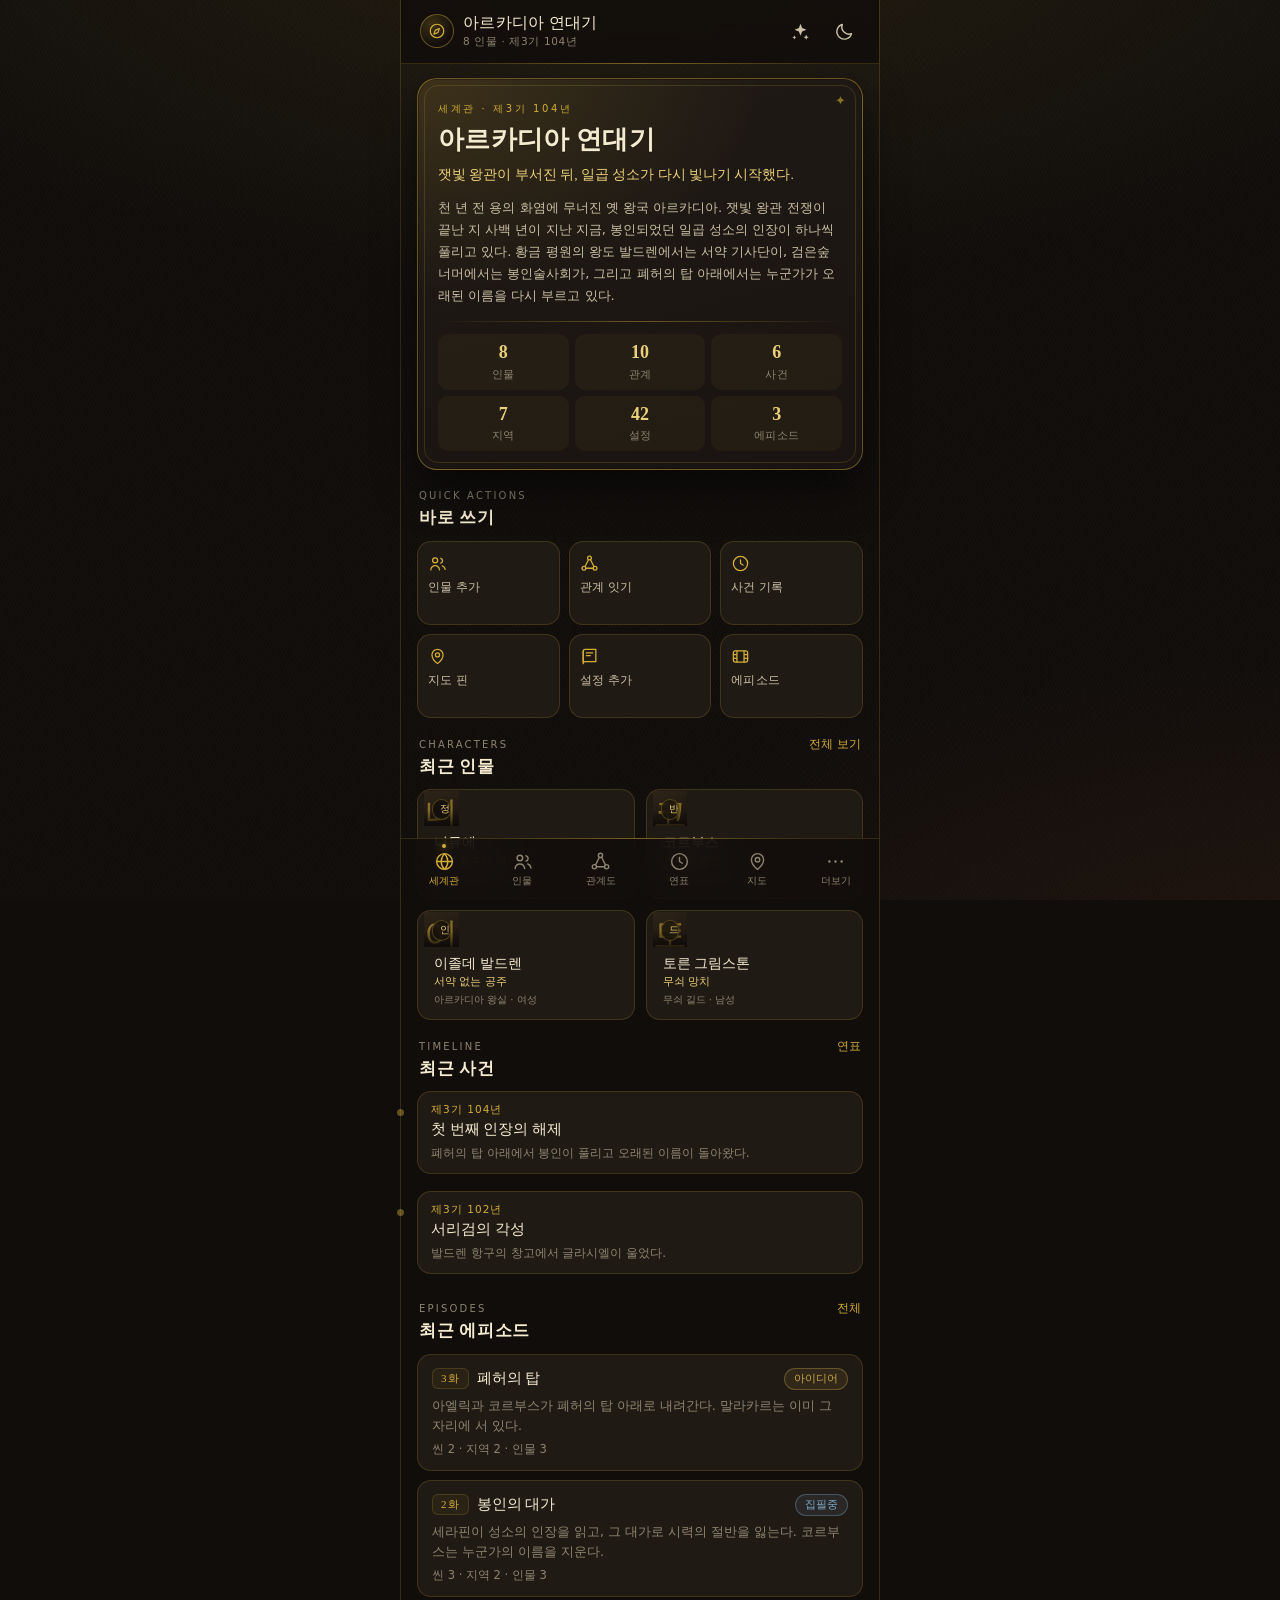
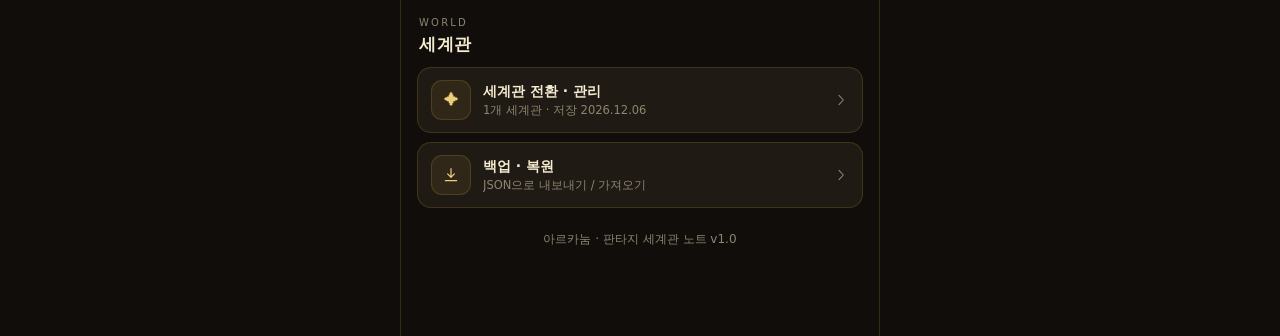
==== commit 9cb45c9f: "아르카눔 v1.3 — 지도 자유 비율·줌/팬·자동 양피지·🎲 대륙 생성, 설정집 통합 능력·등급(1~15단계·설명), 인물 등급/성별/설정집 연결, 세력 관계도, 대표 역법·연도 " ====
--- a/index.html
+++ b/index.html
@@ -133,6 +133,8 @@
 <script src="js/generator.js"></script>
 <script src="js/sample.js"></script>
 <script src="js/graph.js"></script>
+<script src="js/factiongraph.js"></script>
+<script src="js/worldgen.js"></script>
 <script src="js/mapview.js"></script>
 <script src="js/app.js"></script>
 </body>
--- a/styles.css
+++ b/styles.css
@@ -80,6 +80,8 @@
   line-height: 1.5;
   -webkit-text-size-adjust: 100%;
   text-size-adjust: 100%;
+  /* 가로로 삐져나가는 내용이 화면을 줄여(줌아웃) 고정 단추가 밖으로 밀리는 것을 막는다 */
+  overflow-x: hidden;
 }
 
 body {
@@ -576,6 +578,7 @@
 
 .search {
   flex: 1;
+  min-width: 0;
   display: flex;
   align-items: center;
   gap: 8px;
@@ -1148,6 +1151,121 @@
 }
 
 #graph-svg { width: 100%; height: 100%; position: absolute; inset: 0; }
+#faction-svg { width: 100%; height: 100%; position: absolute; inset: 0; cursor: grab; }
+#faction-svg:active { cursor: grabbing; }
+.fedge line { transition: stroke-opacity .15s; }
+.fnode { cursor: grab; }
+.fnode text { pointer-events: none; user-select: none; -webkit-user-select: none; }
+.fnode.is-selected circle { stroke: var(--gold); }
+
+/* 인물/세력 관계도 세그먼트 */
+.segmented {
+  display: flex;
+  gap: 4px;
+  padding: 3px;
+  margin: 2px 0 10px;
+  border-radius: 12px;
+  background: var(--surface-2);
+  border: 1px solid var(--line);
+}
+
+.seg {
+  flex: 1;
+  height: 34px;
+  border-radius: 9px;
+  font-size: 12.5px;
+  font-weight: 600;
+  color: var(--muted);
+  background: transparent;
+  border: 0;
+}
+
+.seg.is-on {
+  color: var(--ink);
+  background: linear-gradient(180deg, var(--gold-soft), var(--gold));
+  box-shadow: 0 2px 8px rgba(0, 0, 0, .22);
+}
+
+/* 인물 상세 — 연결된 관계 카드 */
+.rel-cards { display: grid; gap: 7px; }
+
+.rel-card {
+  display: flex;
+  align-items: stretch;
+  gap: 6px;
+}
+
+.rel-card__who {
+  flex: 1;
+  min-width: 0;
+  display: flex;
+  align-items: center;
+  gap: 9px;
+  padding: 8px 10px;
+  border-radius: 12px;
+  text-align: left;
+  background: var(--surface);
+  border: 1px solid var(--line);
+  border-left: 3px solid var(--rel-color, var(--gold));
+}
+
+.rel-card__face {
+  flex: none;
+  width: 32px;
+  height: 32px;
+  border-radius: 50%;
+  overflow: hidden;
+  display: grid;
+  place-items: center;
+  font-size: 11px;
+  color: var(--gold-soft);
+  background: var(--surface-2);
+  border: 1px solid var(--line-strong);
+}
+
+.rel-card__face img { width: 100%; height: 100%; object-fit: cover; }
+.rel-card__txt { flex: 1; min-width: 0; display: grid; gap: 2px; }
+.rel-card__txt b { font-size: 12.5px; color: var(--text); }
+.rel-card__label { font-size: 10.5px; color: var(--muted); overflow: hidden; text-overflow: ellipsis; white-space: nowrap; }
+.rel-card__type { flex: none; font-size: 10px; color: var(--rel-color, var(--gold-soft)); }
+
+.rel-card__edit {
+  flex: none;
+  width: 34px;
+  display: grid;
+  place-items: center;
+  border-radius: 10px;
+  color: var(--muted);
+  background: var(--surface);
+  border: 1px solid var(--line);
+}
+
+.rel-card__edit svg { width: 14px; height: 14px; }
+
+/* 연표 연도 스텝퍼 */
+.year-stepper {
+  display: flex;
+  align-items: center;
+  gap: 4px;
+  margin-top: 4px;
+}
+
+.ystep {
+  flex: none;
+  height: 38px;
+  min-width: 34px;
+  padding: 0 7px;
+  border-radius: 9px;
+  font-size: 11px;
+  font-weight: 600;
+  color: var(--text-dim);
+  background: var(--surface-2);
+  border: 1px solid var(--line);
+  font-variant-numeric: tabular-nums;
+}
+
+.ystep:active { transform: scale(.94); }
+.year-input { flex: 1; min-width: 0; height: 38px; text-align: center; font-size: 15px; font-weight: 600; }
 
 .graph-toolbar {
   display: flex;
@@ -1222,27 +1340,205 @@
 .graph-legend i { width: 7px; height: 7px; border-radius: 50%; display: inline-block; }
 
 /* ---------- Map ---------- */
-.map-toolbar { display: flex; gap: 7px; margin-bottom: 10px; }
+.map-toolbar {
+  display: flex;
+  gap: 7px;
+  margin-bottom: 10px;
+  overflow-x: auto;
+  padding-bottom: 2px;
+  scrollbar-width: none;
+  -webkit-overflow-scrolling: touch;
+}
+.map-toolbar::-webkit-scrollbar { display: none; }
+.map-toolbar .gbtn { flex: none; }
+.gbtn__emoji { font-size: 13px; line-height: 1; }
 
 .map-frame {
   position: relative;
   width: 100%;
+  /* JS가 업로드한 이미지의 실제 비율(width/height)로 덮어쓴다. */
   aspect-ratio: 3 / 4;
   border-radius: var(--r-lg);
   overflow: hidden;
   border: 1px solid var(--line-strong);
   background: var(--map-bg);
   box-shadow: var(--shadow-sm);
-  touch-action: manipulation;
+  touch-action: pan-y;
+  -webkit-user-select: none;
+  user-select: none;
+  -webkit-touch-callout: none;
+}
+
+/* 확대해 둔 동안에는 한 손가락 팬을 직접 다루므로 페이지 스크롤을 잠근다 */
+.map-frame.is-zoomed { touch-action: none; }
+
+/* 지도 + 핀 + 지형 + 여정을 함께 담는 확대/이동 레이어 */
+.map-stage {
+  position: absolute;
+  inset: 0;
+  transform-origin: 0 0;
+  will-change: transform;
+  --mk: 1;
+  --tk: 1;
 }
 
 .map-frame img.map-img {
+  position: absolute;
+  inset: 0;
   width: 100%;
   height: 100%;
-  object-fit: cover;
+  object-fit: contain;
+  object-position: center;
   display: block;
+  pointer-events: none;
   user-select: none;
+  -webkit-user-select: none;
   -webkit-user-drag: none;
+}
+
+/* 지도 위 확대/축소 · 맞춤 단추 */
+.map-zoom {
+  position: absolute;
+  right: 8px;
+  bottom: 8px;
+  z-index: 8;
+  display: flex;
+  flex-direction: column;
+  align-items: center;
+  gap: 6px;
+}
+
+.mz {
+  width: 34px;
+  height: 34px;
+  display: grid;
+  place-items: center;
+  padding: 0;
+  border-radius: 10px;
+  color: var(--parchment);
+  background: rgba(14, 10, 8, .72);
+  border: 1px solid rgba(212, 175, 55, .32);
+  box-shadow: 0 2px 8px rgba(0, 0, 0, .35);
+  -webkit-backdrop-filter: blur(6px);
+  backdrop-filter: blur(6px);
+  transition: transform .12s var(--ease);
+}
+
+.mz svg { width: 17px; height: 17px; }
+
+.mz--label {
+  width: 46px;
+  font-size: 10px;
+  font-weight: 700;
+  letter-spacing: .01em;
+  font-variant-numeric: tabular-nums;
+}
+
+.mz:active { transform: scale(.94); }
+
+.map-frame.is-zoomed .mz--label { color: var(--gold-soft); }
+
+/* 지형 스탬프 레이어 — 지도 이미지 좌표계 위에 얹힌다 */
+.map-frame .terrain-layer {
+  position: absolute;
+  inset: 0;
+  z-index: 1;
+  pointer-events: none;
+}
+
+.tstamp {
+  position: absolute;
+  transform-origin: 50% 50%;
+  transform: translate(-50%, -50%) scale(var(--tk, 1));
+  display: grid;
+  place-items: center;
+  padding: 0;
+  line-height: 0;
+  border: 0;
+  background: none;
+  pointer-events: none;
+  filter: drop-shadow(0 1px 1px rgba(30, 20, 10, .28));
+  opacity: .96;
+  transition: transform .14s var(--ease), opacity .14s;
+}
+
+.map-frame.is-terrain .tstamp { pointer-events: auto; }
+.map-frame.is-terrain .tstamp:active { transform: translate(-50%, -50%) scale(calc(var(--tk, 1) * .88)); }
+.map-frame.is-terrain .tstamp::after {
+  content: "";
+  position: absolute;
+  inset: -5px;
+  border-radius: 50%;
+  border: 1px dashed rgba(212, 175, 55, 0);
+}
+.tstamp__svg { display: block; width: 100%; height: 100%; }
+.tstamp--s { width: 22px; height: 22px; }
+.tstamp--m { width: 34px; height: 34px; }
+.tstamp--l { width: 50px; height: 50px; }
+
+.terrain-panel {
+  margin: 11px 0 4px;
+  padding: 11px 12px 12px;
+  border-radius: var(--r-md);
+  background: var(--surface);
+  border: 1px solid var(--line);
+  box-shadow: var(--shadow-sm);
+}
+
+.terrain-panel__head { display: flex; align-items: center; justify-content: space-between; margin-bottom: 8px; }
+.terrain-panel__title { font-size: 12.5px; font-weight: 600; color: var(--text); }
+.terrain-panel__count { font-size: 11px; color: var(--muted); }
+
+.terrain-chips {
+  display: flex;
+  gap: 6px;
+  overflow-x: auto;
+  padding-bottom: 4px;
+  scrollbar-width: none;
+  -webkit-overflow-scrolling: touch;
+}
+.terrain-chips::-webkit-scrollbar { display: none; }
+
+.tchip {
+  flex: none;
+  display: inline-flex;
+  align-items: center;
+  gap: 5px;
+  height: 34px;
+  padding: 0 10px 0 6px;
+  border-radius: 9px;
+  font-size: 11.5px;
+  color: var(--text-dim);
+  background: var(--surface-2);
+  border: 1px solid var(--line);
+}
+.tchip.is-on { color: var(--ink); background: linear-gradient(180deg, var(--gold-soft), var(--gold)); border-color: var(--gold); font-weight: 600; }
+.tchip__icon { display: grid; place-items: center; width: 20px; height: 20px; }
+
+.terrain-panel__row { display: flex; align-items: center; gap: 7px; margin-top: 9px; flex-wrap: wrap; }
+.terrain-panel__label { font-size: 11px; color: var(--muted); }
+.terrain-sizes { display: flex; gap: 5px; }
+
+.terrain-clear {
+  margin-left: auto;
+  height: 29px;
+  padding: 0 10px;
+  border-radius: 8px;
+  font-size: 11px;
+  color: var(--danger);
+  background: rgba(200, 90, 100, .08);
+  border: 1px solid rgba(200, 90, 100, .32);
+}
+
+.terrain-done {
+  height: 29px;
+  padding: 0 13px;
+  border-radius: 8px;
+  font-size: 11px;
+  font-weight: 600;
+  color: var(--ink);
+  background: linear-gradient(180deg, var(--gold-soft), var(--gold));
+  border: 1px solid var(--gold);
 }
 
 .map-frame.is-pinning { cursor: crosshair; box-shadow: 0 0 0 2px var(--gold) inset, var(--shadow-sm); }
@@ -1251,16 +1547,17 @@
 
 .pin {
   position: absolute;
-  transform: translate(-50%, -100%);
+  transform-origin: 50% 100%;
+  transform: translate(-50%, -100%) scale(var(--mk, 1));
   display: flex;
   flex-direction: column;
   align-items: center;
   padding: 0;
-  z-index: 2;
+  z-index: 3;
   transition: transform .15s var(--ease);
 }
 
-.pin:active { transform: translate(-50%, -100%) scale(.94); }
+.pin:active { transform: translate(-50%, -100%) scale(calc(var(--mk, 1) * .94)); }
 
 .pin__mark {
   width: 21px;
@@ -1303,7 +1600,8 @@
 
 .map-empty-hint {
   position: absolute;
-  inset: auto 10px 10px;
+  inset: auto auto 10px 10px;
+  max-width: calc(100% - 68px);
   padding: 9px 12px;
   border-radius: 10px;
   font-size: 11.5px;
@@ -1659,7 +1957,7 @@
   inset: 0;
   width: 100%;
   height: 100%;
-  z-index: 1;
+  z-index: 2;
   pointer-events: none;
   overflow: visible;
 }
@@ -1682,7 +1980,8 @@
 
 .story-badge {
   position: absolute;
-  transform: translate(-50%, -52px);
+  transform-origin: 50% 100%;
+  transform: translate(-50%, calc(-52px * var(--mk, 1))) scale(var(--mk, 1));
   min-width: 18px;
   height: 18px;
   padding: 0 4px;
@@ -1854,3 +2153,474 @@
 [data-theme="parchment"] .graph-legend, [data-theme="parchment"] .graph-hint { color: #f6ecd4; }
 [data-theme="parchment"] .toast { color: #f6ecd4; }
 
+
+/* ---------- AI 일러스트 (인물 폼) ---------- */
+.ai-art {
+  margin: -3px 0 15px;
+  padding: 11px 12px 12px;
+  border-radius: var(--r-md);
+  border: 1px dashed var(--line-strong);
+  background: linear-gradient(180deg, rgba(212, 175, 55, .08), transparent 70%);
+}
+
+.ai-art__row { display: flex; gap: 8px; align-items: center; }
+.ai-art__row .btn { flex: 1; }
+
+.ai-art__status {
+  display: none;
+  align-items: center;
+  gap: 6px;
+  margin-top: 8px;
+  font-size: 11px;
+  line-height: 1.5;
+  color: var(--muted);
+}
+.ai-art__status.is-open { display: flex; }
+.ai-art__status.is-busy { color: var(--gold-soft); }
+.ai-art__status.is-error { color: var(--danger); }
+.ai-art__status svg { width: 14px; height: 14px; flex: none; }
+
+.ai-art__spin { animation: aiSpin 900ms linear infinite; }
+@keyframes aiSpin { to { transform: rotate(360deg); } }
+
+.ai-art__prompt { display: none; margin-top: 9px; }
+.ai-art__prompt.is-open { display: block; }
+
+.ai-art__prompt-head {
+  display: flex;
+  align-items: center;
+  justify-content: space-between;
+  gap: 8px;
+  margin-bottom: 5px;
+  font-size: 10.5px;
+  letter-spacing: .04em;
+  text-transform: uppercase;
+  color: var(--muted);
+}
+
+.ai-art__prompt-text {
+  max-height: 104px;
+  overflow: auto;
+  padding: 8px 9px;
+  border-radius: 9px;
+  background: var(--surface-2);
+  border: 1px solid var(--line);
+  font-size: 11px;
+  line-height: 1.55;
+  color: var(--text-dim);
+  word-break: break-word;
+  -webkit-user-select: text;
+  user-select: text;
+}
+
+.ai-art__acts { display: flex; gap: 6px; margin-top: 7px; }
+.ai-art__acts .btn { flex: 1; }
+
+/* ---------- 백업 · '세계 만들기' 폴더 안내 ---------- */
+.backup-guide {
+  margin-top: 12px;
+  padding: 11px 12px 12px;
+  border-radius: var(--r-md);
+  background: var(--surface-2);
+  border: 1px solid var(--line);
+}
+
+.backup-guide__title {
+  display: flex;
+  align-items: center;
+  gap: 6px;
+  margin-bottom: 7px;
+  font-size: 11.5px;
+  font-weight: 600;
+  color: var(--text);
+}
+.backup-guide__title svg { width: 14px; height: 14px; color: var(--gold); flex: none; }
+
+.backup-guide ol {
+  margin: 0;
+  padding-left: 17px;
+  font-size: 11px;
+  line-height: 1.75;
+  color: var(--text-dim);
+}
+.backup-guide ol li::marker { color: var(--gold); font-weight: 600; }
+
+.backup-folder { display: flex; gap: 7px; align-items: center; margin-top: 10px; }
+.backup-folder .input { flex: 1; min-width: 0; }
+.backup-folder .btn { flex: none; }
+
+/* ---------- 강함 / 등급 (rank badges) ---------- */
+.char-card__ranks {
+  display: flex;
+  flex-wrap: wrap;
+  gap: 4px;
+  margin-top: 6px;
+}
+
+.rank-badge {
+  display: inline-flex;
+  align-items: center;
+  gap: 5px;
+  padding: 4px 9px 4px 7px;
+  border-radius: 999px;
+  font-size: 11px;
+  line-height: 1.2;
+  color: var(--text-dim);
+  background: var(--surface-2);
+  border: 1px solid var(--rank-color, var(--line-strong));
+  box-shadow: inset 0 0 0 1px rgba(0, 0, 0, .12);
+  max-width: 100%;
+}
+
+.rank-badge.is-primary {
+  color: var(--text);
+  background: linear-gradient(180deg, var(--surface-3), var(--surface));
+  font-weight: 600;
+}
+
+.rank-badge__icon {
+  display: grid;
+  place-items: center;
+  width: 16px;
+  height: 16px;
+  border-radius: 50%;
+  font-size: 9.5px;
+  color: var(--rank-color, var(--gold));
+  background: rgba(0, 0, 0, .28);
+  border: 1px solid var(--rank-color, var(--line-strong));
+  flex: none;
+}
+
+.rank-badge__name { font-size: 10px; opacity: .8; }
+.rank-badge__tier { color: var(--rank-color, var(--gold-soft)); font-weight: 600; white-space: nowrap; }
+
+.rank-badge--sm { padding: 2px 7px 2px 2px; gap: 4px; font-size: 10px; }
+.rank-badge--sm .rank-badge__icon { width: 14px; height: 14px; font-size: 8.5px; }
+.rank-badge--sm .rank-badge__tier { font-size: 9.5px; }
+
+.rank-badges { display: flex; flex-wrap: wrap; gap: 6px; margin-bottom: 12px; }
+
+/* ---------- 등급 체계 목록 ---------- */
+.rank-sys-list { display: grid; gap: 9px; margin-top: 10px; }
+
+.rank-sys {
+  display: flex;
+  gap: 11px;
+  align-items: flex-start;
+  width: 100%;
+  padding: 11px 12px;
+  border-radius: var(--r-md);
+  text-align: left;
+  background: var(--surface);
+  border: 1px solid var(--line);
+}
+
+.rank-sys:active { border-color: var(--line-strong); }
+
+.rank-sys__icon {
+  flex: none;
+  display: grid;
+  place-items: center;
+  width: 34px;
+  height: 34px;
+  border-radius: 10px;
+  font-size: 15px;
+  color: var(--rank-color, var(--gold));
+  background: var(--surface-2);
+  border: 1px solid var(--rank-color, var(--line-strong));
+}
+
+.rank-sys__body { flex: 1; min-width: 0; display: grid; gap: 3px; }
+.rank-sys__name { font-size: 13px; font-weight: 600; color: var(--text); }
+.rank-sys__meta { font-size: 10.5px; color: var(--muted); }
+
+.rank-sys__tiers {
+  display: flex;
+  gap: 4px;
+  overflow: hidden;
+  margin-top: 2px;
+  max-height: 22px;
+}
+
+.rank-sys__tiers .mini-chip { flex: none; font-size: 9.5px; padding: 2px 6px; }
+
+.rank-sys__chev { flex: none; color: var(--muted); align-self: center; }
+.rank-sys__chev svg { width: 15px; height: 15px; }
+
+/* ---------- 등급 체계 편집 ---------- */
+.rank-colors { display: flex; flex-wrap: wrap; gap: 7px; padding-top: 4px; }
+
+.rank-color {
+  width: 26px;
+  height: 26px;
+  border-radius: 50%;
+  background: var(--rank-color);
+  border: 2px solid transparent;
+  box-shadow: 0 0 0 1px rgba(0, 0, 0, .3) inset;
+}
+
+.rank-color.is-on { border-color: var(--text); box-shadow: 0 0 0 2px var(--rank-color); }
+
+/* 단계 수 스테퍼 + 슬라이더 */
+.rank-stepper {
+  display: flex;
+  align-items: center;
+  gap: 8px;
+  margin-top: 6px;
+}
+
+.rstep {
+  flex: none;
+  width: 38px;
+  height: 38px;
+  display: grid;
+  place-items: center;
+  border-radius: 11px;
+  font-size: 19px;
+  line-height: 1;
+  color: var(--text);
+  background: var(--surface-2);
+  border: 1px solid var(--line-strong);
+}
+
+.rstep:active { transform: scale(.94); }
+
+.rank-stepper__value {
+  flex: none;
+  min-width: 64px;
+  display: flex;
+  align-items: baseline;
+  justify-content: center;
+  gap: 3px;
+  padding: 6px 8px;
+  border-radius: 11px;
+  background: var(--surface-2);
+  border: 1px solid var(--line);
+}
+
+.rank-stepper__value b {
+  font-family: var(--font-display);
+  font-size: 19px;
+  line-height: 1;
+  color: var(--gold-soft);
+  font-variant-numeric: tabular-nums;
+}
+
+.rank-stepper__value span { font-size: 10.5px; color: var(--muted); }
+
+.rank-unit {
+  flex: 1;
+  min-width: 0;
+  display: flex;
+  align-items: center;
+  gap: 6px;
+}
+
+.rank-unit > span { flex: none; font-size: 10.5px; color: var(--muted); }
+.rank-unit .input { flex: 1; min-width: 0; }
+
+.rank-range {
+  width: 100%;
+  margin: 10px 0 2px;
+  accent-color: var(--gold);
+}
+
+.rank-tiers { display: grid; gap: 6px; margin-top: 9px; }
+
+.rank-tier-row { display: flex; align-items: center; gap: 8px; }
+
+.rank-tier-no {
+  flex: none;
+  width: 22px;
+  text-align: center;
+  font-size: 10.5px;
+  font-variant-numeric: tabular-nums;
+  color: var(--muted);
+}
+
+.rank-tier-row .input { flex: 1; min-width: 0; }
+.rank-tier-row .mini-btn { flex: none; }
+
+.rank-sys__desc {
+  font-size: 10.5px;
+  line-height: 1.45;
+  color: var(--text-dim);
+  display: -webkit-box;
+  -webkit-line-clamp: 2;
+  -webkit-box-orient: vertical;
+  overflow: hidden;
+}
+
+/* ---------- 인물 폼 등급 선택기 (체계 + 단계 나란히) ---------- */
+.rank-row {
+  padding: 9px 10px 8px;
+  border-radius: 12px;
+  background: var(--surface-2);
+  border: 1px solid var(--line);
+}
+
+.rank-row + .rank-row { margin-top: 8px; }
+
+.rank-row__picks {
+  display: flex;
+  align-items: flex-end;
+  gap: 7px;
+}
+
+.rank-row__cell { display: flex; flex-direction: column; gap: 3px; min-width: 0; }
+.rank-row__cell--sys { flex: 1.15; }
+.rank-row__cell--tier { flex: 1; }
+
+.rank-row__label { font-size: 9.5px; letter-spacing: .04em; color: var(--muted); }
+
+.rank-row__cell .select {
+  width: 100%;
+  height: 36px;
+  padding: 0 22px 0 9px;
+  font-size: 12.5px;
+  -webkit-appearance: none;
+  appearance: none;
+  background-image: linear-gradient(45deg, transparent 50%, var(--muted) 50%), linear-gradient(135deg, var(--muted) 50%, transparent 50%);
+  background-position: calc(100% - 13px) 15px, calc(100% - 8px) 15px;
+  background-size: 5px 5px, 5px 5px;
+  background-repeat: no-repeat;
+}
+
+.rank-row__del {
+  flex: none;
+  width: 30px;
+  height: 36px;
+  display: grid;
+  place-items: center;
+  border-radius: 9px;
+  color: var(--muted);
+  background: transparent;
+  border: 1px solid var(--line);
+}
+
+.rank-row__del svg { width: 14px; height: 14px; }
+.rank-row__del:active { color: var(--danger); border-color: rgba(200, 90, 100, .4); }
+
+.rank-row__desc {
+  margin: 6px 2px 0;
+  font-size: 10.5px;
+  line-height: 1.45;
+  color: var(--muted);
+}
+
+.rank-actions { display: flex; gap: 7px; margin-top: 9px; flex-wrap: wrap; }
+.rank-actions .btn { flex: none; }
+
+.gender-picks { padding-bottom: 2px; }
+
+/* ---------- 설정집 연결 고르기 (종족·세력·능력·무기) ---------- */
+.lore-pick {
+  padding-bottom: 2px;
+  margin: 0;
+}
+
+.lore-pick .chip { height: 30px; font-size: 11.5px; padding: 0 11px; }
+.lore-pick .lore-pick__none { border-style: dashed; color: var(--muted); }
+
+.lore-add {
+  display: inline-flex;
+  align-items: center;
+  gap: 4px;
+  margin-top: 2px;
+  padding: 3px 9px 3px 6px;
+  border-radius: 999px;
+  font-size: 10.5px;
+  color: var(--gold-soft);
+  background: transparent;
+  border: 1px dashed var(--line-strong);
+}
+
+.lore-add svg { width: 12px; height: 12px; }
+.lore-add:active { background: rgba(212, 175, 55, .12); }
+
+.rank-empty-hint { margin: 2px 0 0; }
+
+/* ---------- 세계관 목록 (삭제 단추 포함) ---------- */
+.world-row { display: flex; gap: 7px; align-items: stretch; }
+.world-row .row-card { flex: 1; min-width: 0; }
+
+.world-del {
+  flex: none;
+  width: 44px;
+  display: grid;
+  place-items: center;
+  border-radius: var(--r-md);
+  color: var(--danger);
+  background: rgba(200, 90, 100, .08);
+  border: 1px solid rgba(200, 90, 100, .32);
+}
+
+.world-del svg { width: 16px; height: 16px; }
+.world-del:active { background: rgba(200, 90, 100, .2); }
+
+/* ---------- 인물 폼 등급 선택기 ---------- */
+.rank-pick {
+  padding: 9px 10px 7px;
+  border-radius: 11px;
+  background: var(--surface-2);
+  border: 1px solid var(--line);
+  margin-bottom: 8px;
+}
+
+.rank-pick__head { display: flex; align-items: center; justify-content: space-between; gap: 8px; margin-bottom: 6px; }
+
+.rank-pick__name {
+  display: inline-flex;
+  align-items: center;
+  gap: 6px;
+  font-size: 11.5px;
+  font-weight: 600;
+  color: var(--text);
+}
+
+.rank-pick__icon {
+  display: grid;
+  place-items: center;
+  width: 18px;
+  height: 18px;
+  border-radius: 50%;
+  font-size: 9.5px;
+  color: var(--rank-color, var(--gold));
+  background: rgba(0, 0, 0, .25);
+  border: 1px solid var(--rank-color, var(--line-strong));
+}
+
+.rank-pick__clear {
+  font-size: 10.5px;
+  padding: 3px 8px;
+  border-radius: 999px;
+  color: var(--muted);
+  background: transparent;
+  border: 1px solid var(--line);
+}
+
+.rank-pick__chips { padding-bottom: 2px; }
+
+.rank-pick .rank-chip { flex: none; }
+.rank-pick .rank-chip.chip--active {
+  color: var(--ink);
+  background: linear-gradient(180deg, var(--rank-color, var(--gold-soft)), var(--rank-color, var(--gold)));
+  border-color: var(--rank-color, var(--gold));
+}
+
+.rank-empty { display: grid; gap: 7px; justify-items: start; }
+
+.rank-filter {
+  flex: none;
+  width: auto;
+  min-width: 0;
+  max-width: 46%;
+  height: 44px;
+  padding: 0 28px 0 12px;
+  font-size: 11.5px;
+  border-radius: 12px;
+  background-color: var(--surface-2);
+}
+
+.section-head__acts { display: flex; align-items: center; gap: 12px; }
+.rank-filter { min-height: 44px; }
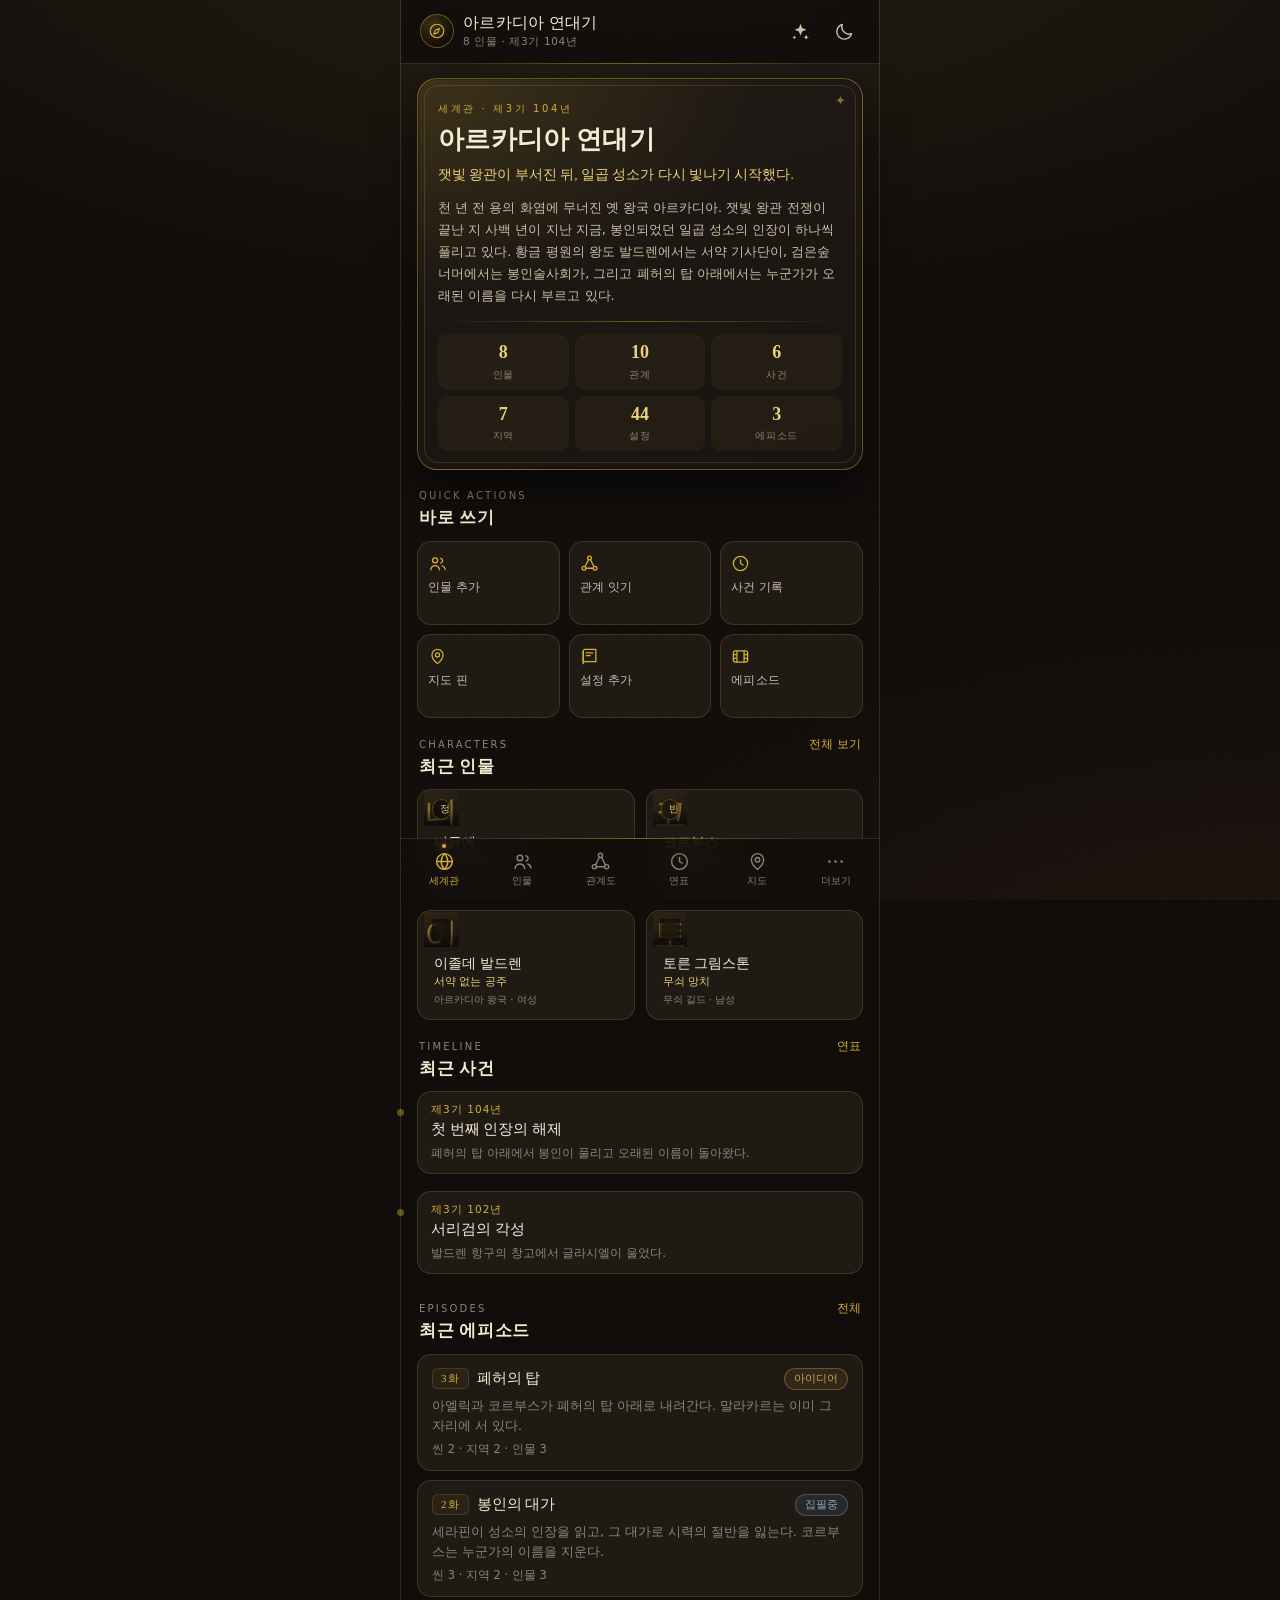
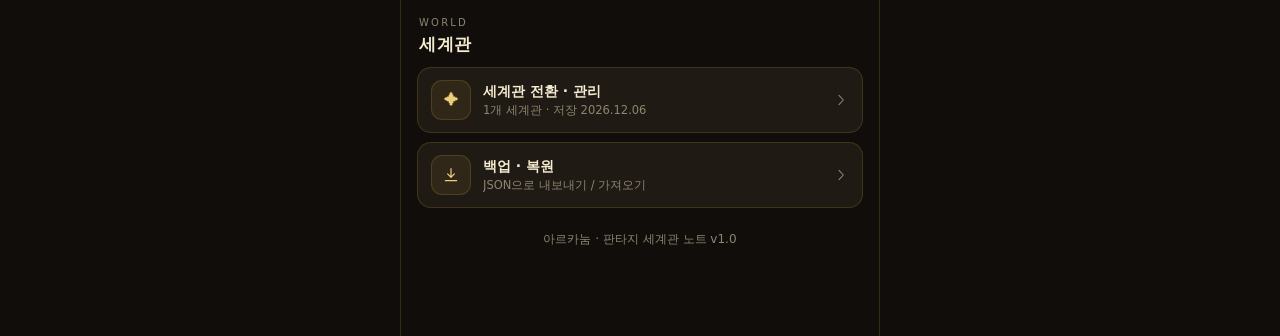
==== commit e93d095b: "아르카눔 v1.4 — 등급 아이콘 팩(판타지 SVG 5종)+설명 기반 아이콘 제작기, 설정집 국가/세력 분리·주 종족·소속 국가·유물 소지 인물/보관 지역, 능력=능력·등급 통합," ====
--- a/index.html
+++ b/index.html
@@ -136,6 +136,7 @@
 <script src="js/factiongraph.js"></script>
 <script src="js/worldgen.js"></script>
 <script src="js/mapview.js"></script>
+<script src="js/rankicon.js"></script>
 <script src="js/app.js"></script>
 </body>
 </html>
--- a/styles.css
+++ b/styles.css
@@ -2361,6 +2361,175 @@
 
 .rank-color.is-on { border-color: var(--text); box-shadow: 0 0 0 2px var(--rank-color); }
 
+/* ---------- 등급 아이콘 — 이모지·글자·인라인 SVG가 같은 자리에서 ---------- */
+.rank-icon {
+  display: inline-flex;
+  align-items: center;
+  justify-content: center;
+  width: 100%;
+  height: 100%;
+  line-height: 1;
+  color: inherit;
+}
+
+.rank-icon--svg svg { display: block; width: 100%; height: 100%; overflow: visible; }
+.rank-icon--img { width: 100%; height: 100%; object-fit: contain; }
+
+.rank-badge__icon .rank-icon,
+.rank-sys__icon .rank-icon { width: 100%; height: 100%; }
+
+/* 아이콘 고르기 — 기본 5종 + [+ 아이콘 만들기] */
+.icon-row { display: flex; gap: 6px; align-items: stretch; margin-top: 6px; }
+
+.icon-cell {
+  flex: none;
+  width: 42px;
+  height: 42px;
+  padding: 0;
+  display: grid;
+  place-items: center;
+  border-radius: 11px;
+  background: var(--surface-2);
+  border: 1px solid var(--line);
+  color: var(--gold-soft);
+  transition: border-color .15s ease, box-shadow .15s ease, background .15s ease;
+}
+
+.icon-cell .rank-icon { width: 68%; height: 68%; }
+
+.icon-cell.is-on {
+  border-color: var(--gold);
+  background: rgba(212, 175, 55, .12);
+  box-shadow: 0 0 0 1px var(--gold), 0 0 14px rgba(212, 175, 55, .22);
+}
+
+.icon-forge {
+  flex: 1;
+  min-width: 0;
+  display: flex;
+  align-items: center;
+  justify-content: center;
+  gap: 5px;
+  padding: 0 8px;
+  border-radius: 11px;
+  border: 1px dashed var(--line-strong);
+  background: transparent;
+  color: var(--gold-soft);
+  font-size: 12px;
+  font-weight: 600;
+  white-space: nowrap;
+}
+
+.icon-forge svg { width: 14px; height: 14px; flex: none; }
+.icon-forge:active { background: rgba(212, 175, 55, .1); }
+
+.icon-now {
+  display: inline-flex;
+  align-items: center;
+  gap: 5px;
+  text-transform: none;
+  letter-spacing: 0;
+  font-size: 11px;
+  color: var(--gold-soft);
+}
+
+.icon-now b { font-weight: 600; color: var(--gold-soft); }
+.icon-now__badge { width: 17px; height: 17px; display: grid; place-items: center; font-size: 12px; color: var(--gold); }
+
+/* 아이콘 만들기 시트 */
+.forge-stage {
+  display: flex;
+  gap: 12px;
+  align-items: center;
+  margin-top: 12px;
+  padding: 12px;
+  border-radius: 14px;
+  background: var(--surface-2);
+  border: 1px solid var(--line);
+}
+
+.forge-preview {
+  flex: none;
+  width: 88px;
+  height: 88px;
+  display: grid;
+  place-items: center;
+  border-radius: 14px;
+  border: 1px solid var(--line-strong);
+  background: radial-gradient(circle at 50% 45%, rgba(212, 175, 55, .14), rgba(0, 0, 0, .28));
+  color: var(--gold);
+}
+
+.forge-preview .rank-icon { width: 74px; height: 74px; }
+.forge-meta { flex: 1; min-width: 0; display: grid; gap: 5px; }
+.forge-meta b { font-size: 13px; color: var(--text); }
+.forge-meta span { font-size: 11px; color: var(--muted); line-height: 1.5; }
+
+/* 예전 설정집에서 온 특기 이름 (보존용 표시) */
+.legacy-traits {
+  display: flex;
+  flex-wrap: wrap;
+  align-items: center;
+  gap: 5px;
+  padding: 8px 10px;
+  border-radius: 10px;
+  background: rgba(255, 255, 255, .03);
+  border: 1px dashed var(--line);
+}
+
+.legacy-traits__label {
+  font-size: 9.5px;
+  letter-spacing: .12em;
+  text-transform: uppercase;
+  color: var(--muted);
+  margin-right: 2px;
+}
+
+.legacy-traits__note { font-size: 10px; color: var(--muted); opacity: .8; }
+
+/* 나이 · 키 · 몸무게 3칸 */
+.stat-grid { display: grid; grid-template-columns: repeat(3, 1fr); gap: 8px; margin-top: 6px; }
+.stat { display: grid; gap: 4px; }
+.stat > span { font-size: 10px; letter-spacing: .06em; color: var(--muted); }
+.stat > span b { color: var(--gold-soft); font-weight: 600; }
+.stat .input { text-align: center; padding: 10px 6px; }
+.stat .input::-webkit-outer-spin-button,
+.stat .input::-webkit-inner-spin-button { -webkit-appearance: none; margin: 0; }
+
+/* 설정집 카드 · 세력 배지 · 지도 핀의 세력/종족 */
+.lore-card__races {
+  display: block;
+  font-size: 10px;
+  color: var(--gold-soft);
+  opacity: .78;
+  margin-top: 2px;
+}
+
+.mini-chip--faction,
+.mini-chip--race,
+.mini-chip--region {
+  border-color: rgba(212, 175, 55, .38);
+  color: var(--gold-soft);
+}
+
+.mini-chip--faction { background: rgba(212, 175, 55, .1); }
+
+.fnode-nation { letter-spacing: .02em; }
+
+.pin__faction {
+  margin-top: 1.5px;
+  font-size: 7.6px;
+  padding: 1px 4px;
+  border-radius: 4px;
+  color: var(--gold-soft);
+  background: rgba(14, 10, 8, .78);
+  border: 1px solid rgba(212, 175, 55, .32);
+  max-width: 88px;
+  white-space: nowrap;
+  overflow: hidden;
+  text-overflow: ellipsis;
+}
+
 /* 단계 수 스테퍼 + 슬라이더 */
 .rank-stepper {
   display: flex;
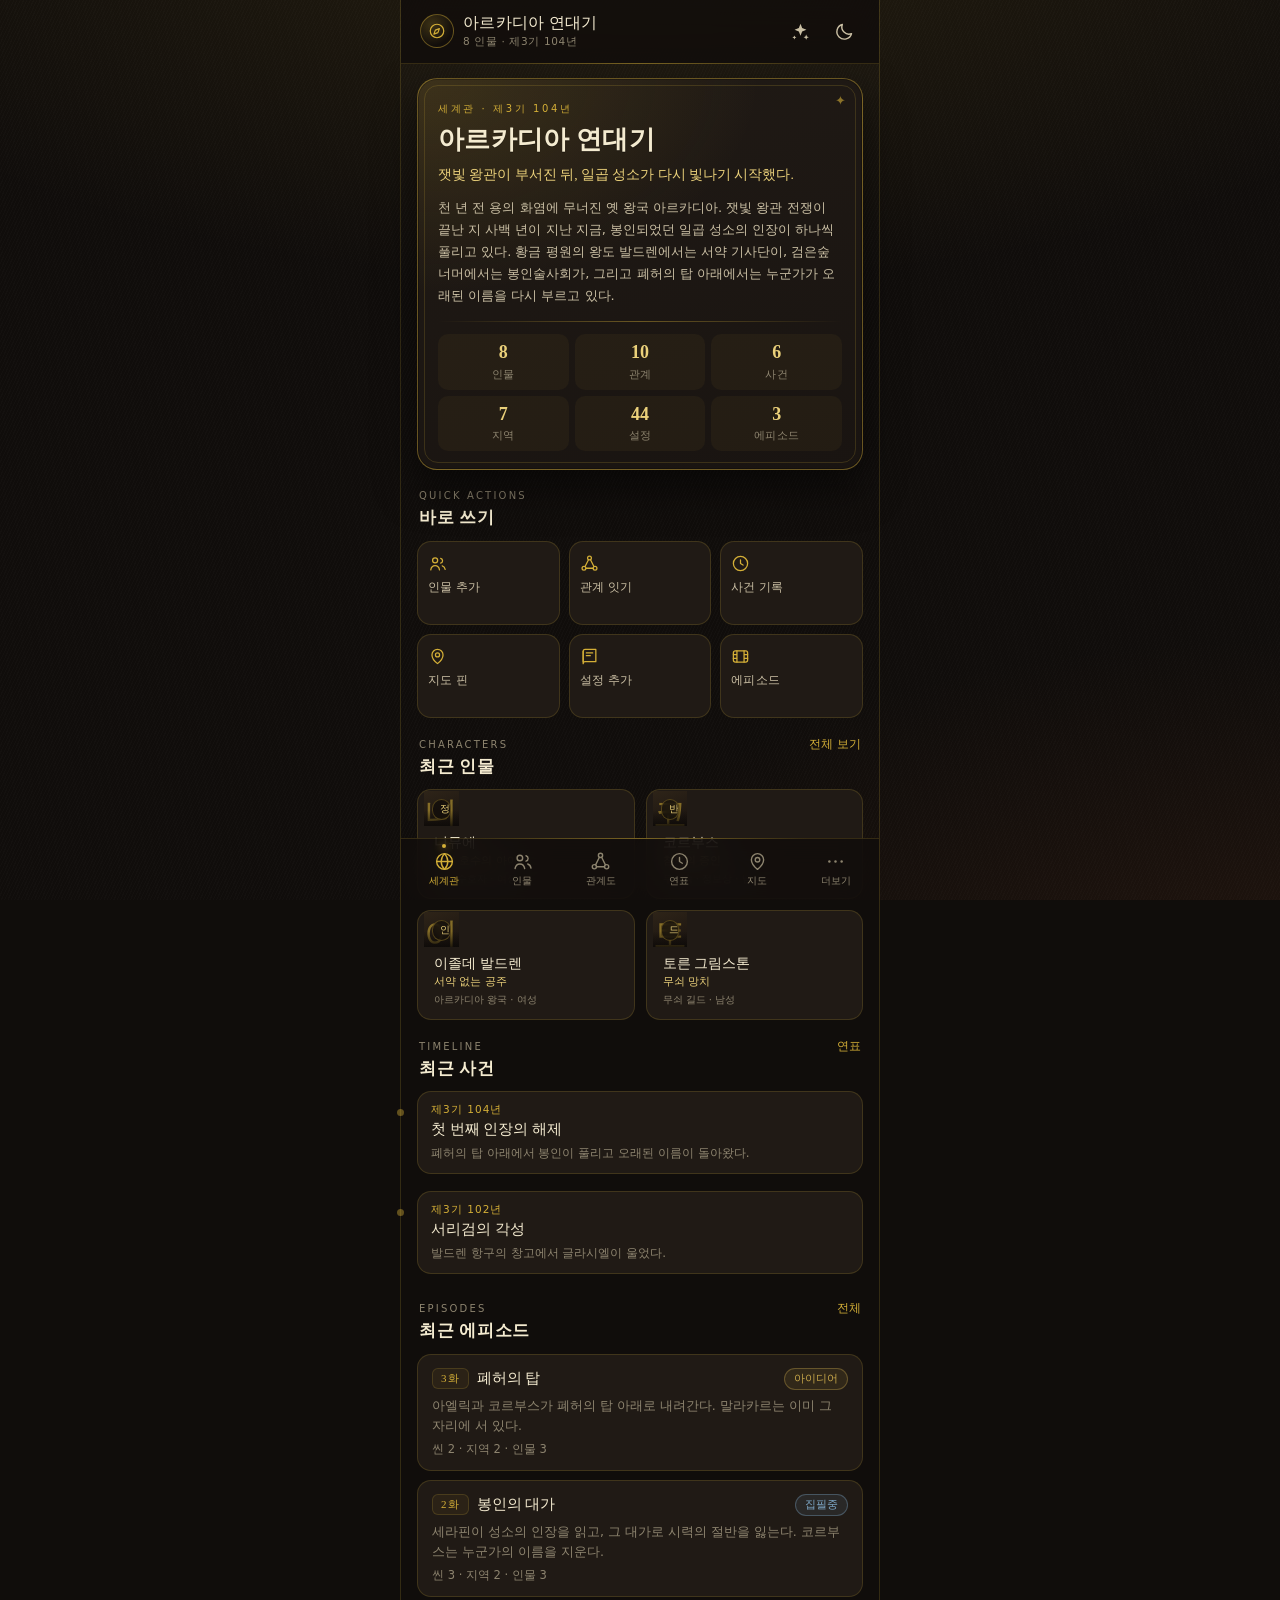
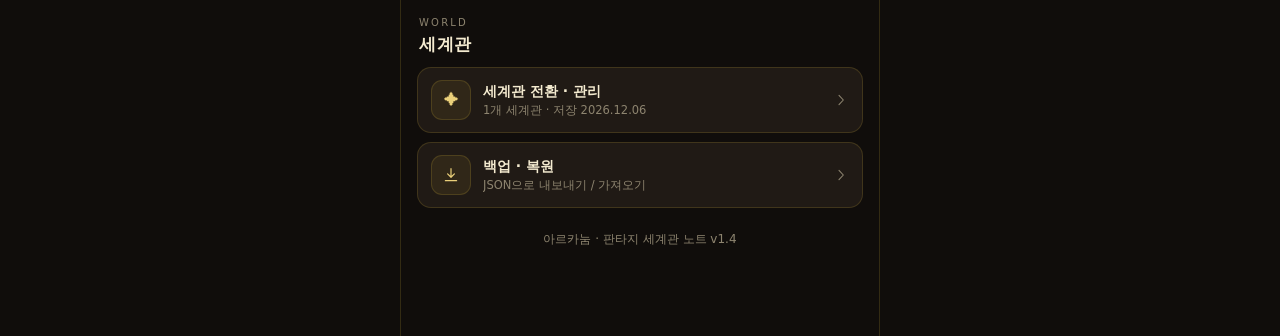
==== commit 72be3b63: "아르카눔 v1.4 캐시 즉시 갱신 — index.html 자산에 ?v=1.4 쿼리, SW arcanum-v5(HTML/JS/CSS network-first), register up" ====
--- a/index.html
+++ b/index.html
@@ -14,7 +14,7 @@
 <link rel="manifest" href="manifest.json">
 <link rel="apple-touch-icon" href="icons/icon-180.png">
 <link rel="icon" type="image/png" href="icons/icon-192.png">
-<link rel="stylesheet" href="styles.css">
+<link rel="stylesheet" href="styles.css?v=1.4">
 <script>
   window.__qaErrors = [];
   (function () {
@@ -128,15 +128,15 @@
 <div id="toast-root"></div>
 <input type="file" id="import-input" accept="application/json,.json" hidden>
 
-<script src="js/utils.js"></script>
-<script src="js/store.js"></script>
-<script src="js/generator.js"></script>
-<script src="js/sample.js"></script>
-<script src="js/graph.js"></script>
-<script src="js/factiongraph.js"></script>
-<script src="js/worldgen.js"></script>
-<script src="js/mapview.js"></script>
-<script src="js/rankicon.js"></script>
-<script src="js/app.js"></script>
+<script src="js/utils.js?v=1.4"></script>
+<script src="js/store.js?v=1.4"></script>
+<script src="js/generator.js?v=1.4"></script>
+<script src="js/sample.js?v=1.4"></script>
+<script src="js/graph.js?v=1.4"></script>
+<script src="js/factiongraph.js?v=1.4"></script>
+<script src="js/worldgen.js?v=1.4"></script>
+<script src="js/mapview.js?v=1.4"></script>
+<script src="js/rankicon.js?v=1.4"></script>
+<script src="js/app.js?v=1.4"></script>
 </body>
 </html>
--- a/styles.css
+++ b/styles.css
@@ -2281,8 +2281,8 @@
 .rank-badge__icon {
   display: grid;
   place-items: center;
-  width: 16px;
-  height: 16px;
+  width: 18px;
+  height: 18px;
   border-radius: 50%;
   font-size: 9.5px;
   color: var(--rank-color, var(--gold));
@@ -2295,7 +2295,7 @@
 .rank-badge__tier { color: var(--rank-color, var(--gold-soft)); font-weight: 600; white-space: nowrap; }
 
 .rank-badge--sm { padding: 2px 7px 2px 2px; gap: 4px; font-size: 10px; }
-.rank-badge--sm .rank-badge__icon { width: 14px; height: 14px; font-size: 8.5px; }
+.rank-badge--sm .rank-badge__icon { width: 16px; height: 16px; font-size: 9px; }
 .rank-badge--sm .rank-badge__tier { font-size: 9.5px; }
 
 .rank-badges { display: flex; flex-wrap: wrap; gap: 6px; margin-bottom: 12px; }
@@ -2487,14 +2487,14 @@
 
 .legacy-traits__note { font-size: 10px; color: var(--muted); opacity: .8; }
 
-/* 나이 · 키 · 몸무게 3칸 */
-.stat-grid { display: grid; grid-template-columns: repeat(3, 1fr); gap: 8px; margin-top: 6px; }
-.stat { display: grid; gap: 4px; }
-.stat > span { font-size: 10px; letter-spacing: .06em; color: var(--muted); }
-.stat > span b { color: var(--gold-soft); font-weight: 600; }
-.stat .input { text-align: center; padding: 10px 6px; }
-.stat .input::-webkit-outer-spin-button,
-.stat .input::-webkit-inner-spin-button { -webkit-appearance: none; margin: 0; }
+/* 나이 · 키 · 몸무게 3칸 (대시보드 .stat와 겹치지 않게 body- 접두사) */
+.body-grid { display: grid; grid-template-columns: repeat(3, 1fr); gap: 8px; margin-top: 6px; }
+.body-cell { display: grid; gap: 4px; }
+.body-cell > span { font-size: 10px; letter-spacing: .06em; color: var(--muted); }
+.body-cell > span b { color: var(--gold-soft); font-weight: 600; }
+.body-cell .input { text-align: center; padding: 10px 6px; }
+.body-cell .input::-webkit-outer-spin-button,
+.body-cell .input::-webkit-inner-spin-button { -webkit-appearance: none; margin: 0; }
 
 /* 설정집 카드 · 세력 배지 · 지도 핀의 세력/종족 */
 .lore-card__races {
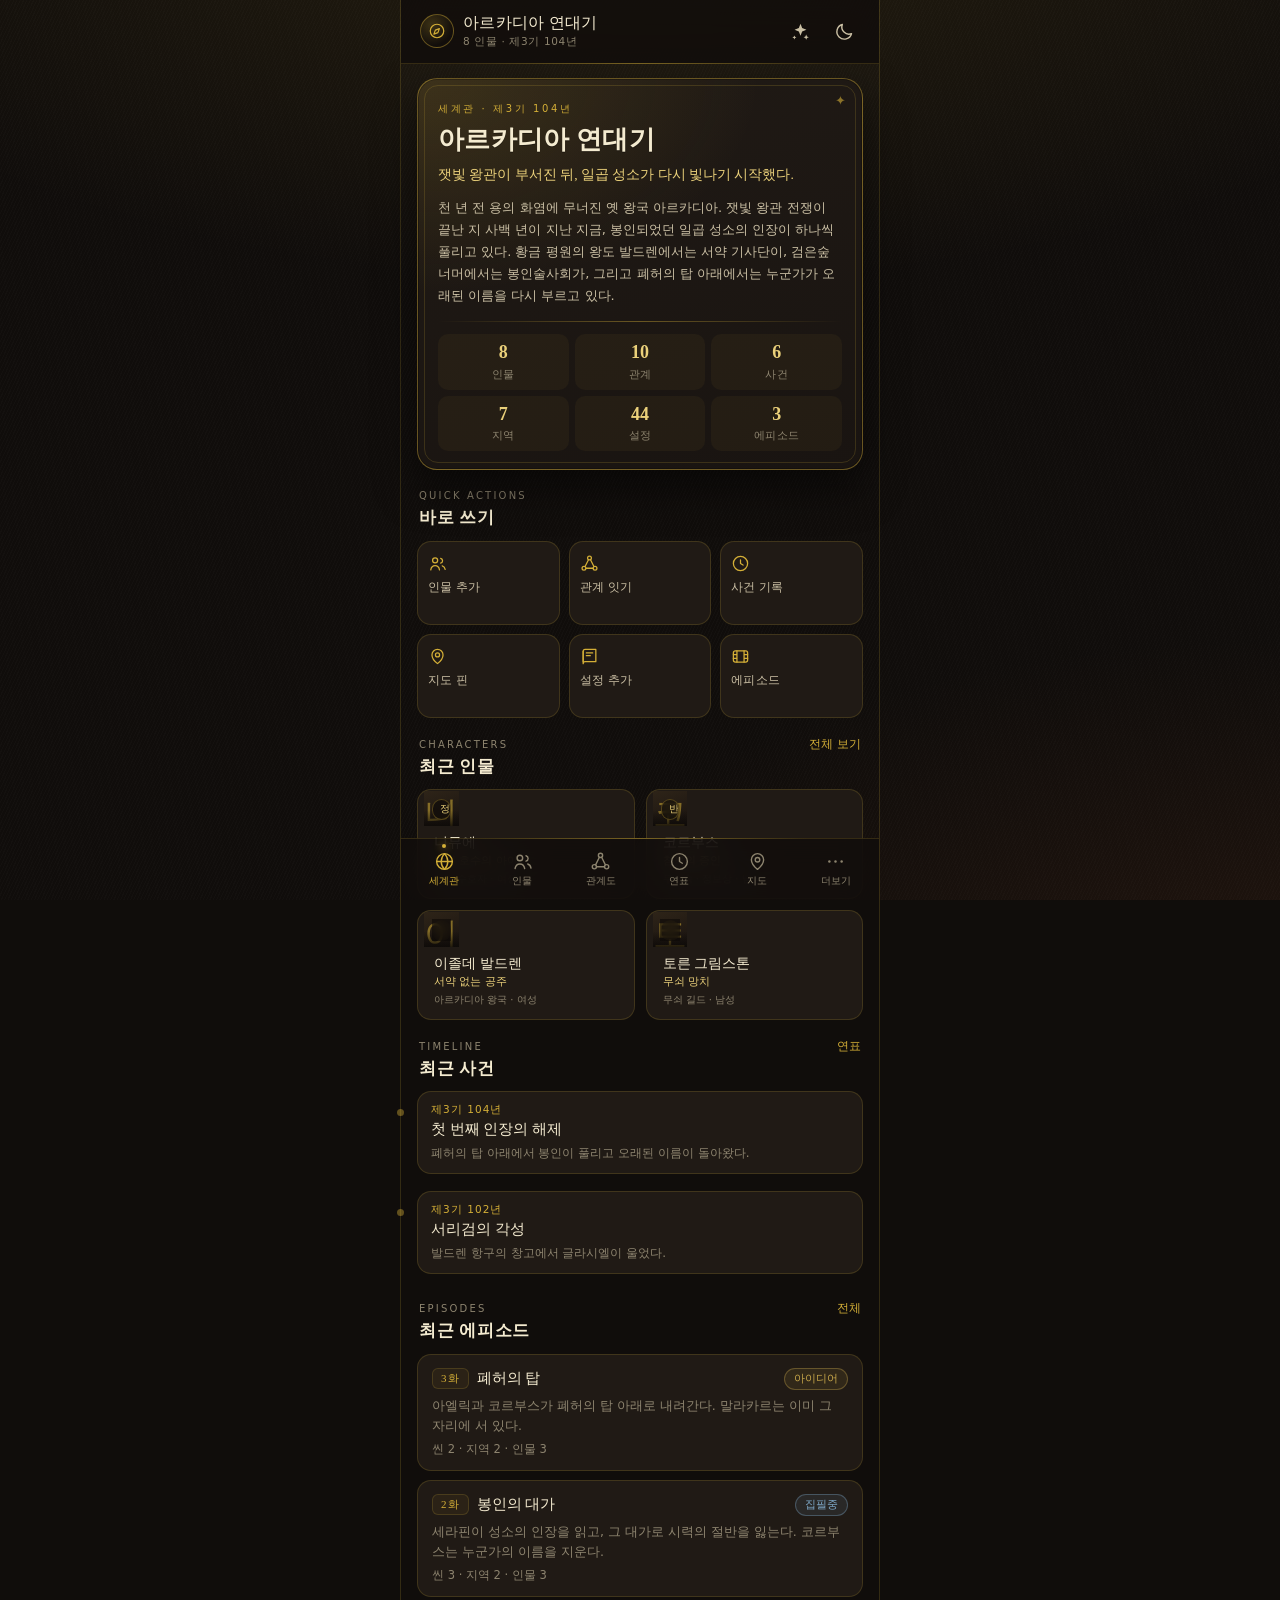
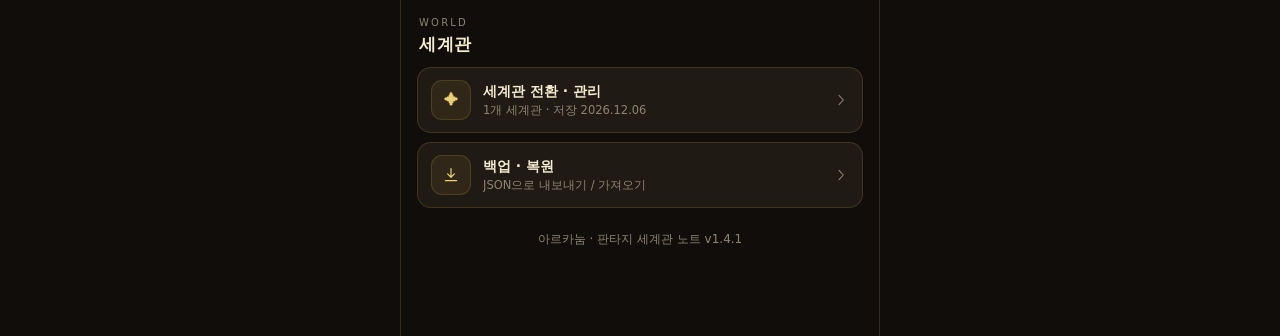
==== commit ad4cd5c4: "아르카눔 v1.4.1 — 인물 상세 맨 위 프로필 사진(96px)+이름·칭호·성별·종족 정렬, 🔍 크게 보기 라이트박스(원본 전체 object-fit:contain), 카드·폼 미" ====
--- a/index.html
+++ b/index.html
@@ -14,7 +14,7 @@
 <link rel="manifest" href="manifest.json">
 <link rel="apple-touch-icon" href="icons/icon-180.png">
 <link rel="icon" type="image/png" href="icons/icon-192.png">
-<link rel="stylesheet" href="styles.css?v=1.4">
+<link rel="stylesheet" href="styles.css?v=1.4.1">
 <script>
   window.__qaErrors = [];
   (function () {
@@ -128,15 +128,15 @@
 <div id="toast-root"></div>
 <input type="file" id="import-input" accept="application/json,.json" hidden>
 
-<script src="js/utils.js?v=1.4"></script>
-<script src="js/store.js?v=1.4"></script>
-<script src="js/generator.js?v=1.4"></script>
-<script src="js/sample.js?v=1.4"></script>
-<script src="js/graph.js?v=1.4"></script>
-<script src="js/factiongraph.js?v=1.4"></script>
-<script src="js/worldgen.js?v=1.4"></script>
-<script src="js/mapview.js?v=1.4"></script>
-<script src="js/rankicon.js?v=1.4"></script>
-<script src="js/app.js?v=1.4"></script>
+<script src="js/utils.js?v=1.4.1"></script>
+<script src="js/store.js?v=1.4.1"></script>
+<script src="js/generator.js?v=1.4.1"></script>
+<script src="js/sample.js?v=1.4.1"></script>
+<script src="js/graph.js?v=1.4.1"></script>
+<script src="js/factiongraph.js?v=1.4.1"></script>
+<script src="js/worldgen.js?v=1.4.1"></script>
+<script src="js/mapview.js?v=1.4.1"></script>
+<script src="js/rankicon.js?v=1.4.1"></script>
+<script src="js/app.js?v=1.4.1"></script>
 </body>
 </html>
--- a/styles.css
+++ b/styles.css
@@ -501,6 +501,7 @@
   width: 100%;
   height: 100%;
   object-fit: cover;
+  object-position: center top;   /* 인물 얼굴·상반신이 잘리지 않게 */
   display: block;
 }
 
@@ -845,6 +846,9 @@
 .sheet.is-open { transform: none; }
 .sheet--full { height: 91vh; height: 91dvh; }
 
+/* 이름·칭호를 본문 프로필 블록이 대신 쓰는 시트 — 닫기 버튼만 남긴다 */
+.sheet__head--plain { justify-content: flex-end; padding-bottom: 6px; }
+
 .sheet__grab {
   padding: 9px 0 3px;
   display: grid;
@@ -1011,7 +1015,7 @@
   overflow: hidden;
 }
 
-.img-drop img { position: absolute; inset: 0; width: 100%; height: 100%; object-fit: cover; }
+.img-drop img { position: absolute; inset: 0; width: 100%; height: 100%; object-fit: cover; object-position: center top; }
 
 .img-drop__inner { position: relative; z-index: 2; display: grid; gap: 5px; justify-items: center; }
 .img-drop.has-img .img-drop__inner { display: none; }
@@ -1050,7 +1054,7 @@
   margin-bottom: 14px;
 }
 
-.detail-hero img { width: 100%; height: 100%; object-fit: cover; }
+.detail-hero img { width: 100%; height: 100%; object-fit: cover; object-position: center top; }
 
 .detail-hero__initial {
   font-family: var(--font-display);
@@ -1064,6 +1068,125 @@
   inset: 0;
   box-shadow: inset 0 -70px 60px -30px rgba(0, 0, 0, .7);
   pointer-events: none;
+}
+
+/* ---------- 인물 상세 맨 위 프로필 (사진 + 이름·칭호·성별·종족) ---------- */
+.char-profile {
+  display: flex;
+  align-items: flex-start;
+  gap: 14px;
+  padding: 2px 0 14px;
+  margin-bottom: 14px;
+  border-bottom: 1px solid var(--line);
+}
+
+.char-profile__media { flex: none; width: 96px; display: grid; gap: 7px; }
+
+.char-profile__photo {
+  position: relative;
+  width: 96px;
+  height: 96px;
+  padding: 0;
+  margin: 0;
+  border-radius: 20px;
+  overflow: hidden;
+  border: 1px solid var(--line-strong);
+  background: linear-gradient(160deg, #33281a, #17110d);
+  display: grid;
+  place-items: center;
+  box-shadow: var(--shadow-sm);
+}
+
+.char-profile__photo.has-img { transition: transform .16s var(--ease); }
+.char-profile__photo.has-img:active { transform: scale(.97); }
+
+.char-profile__photo img {
+  width: 100%;
+  height: 100%;
+  object-fit: cover;
+  object-position: center top;   /* 머리·얼굴이 잘리지 않게 */
+  display: block;
+}
+
+.char-profile__initial {
+  font-family: var(--font-display);
+  font-size: 38px;
+  color: rgba(212, 175, 55, .5);
+}
+
+.char-profile__lens {
+  position: absolute;
+  right: 6px;
+  bottom: 6px;
+  width: 24px;
+  height: 24px;
+  border-radius: 50%;
+  display: grid;
+  place-items: center;
+  font-size: 11px;
+  line-height: 1;
+  background: rgba(10, 8, 6, .72);
+  border: 1px solid rgba(212, 175, 55, .4);
+  -webkit-backdrop-filter: blur(4px);
+  backdrop-filter: blur(4px);
+}
+
+.char-profile__zoom {
+  min-height: 30px;
+  padding: 0 8px;
+  display: inline-flex;
+  align-items: center;
+  justify-content: center;
+  gap: 3px;
+  border-radius: 999px;
+  font-size: 10.5px;
+  font-weight: 600;
+  color: var(--gold-soft);
+  background: rgba(212, 175, 55, .1);
+  border: 1px solid var(--line-strong);
+}
+
+.char-profile__zoom:active { background: rgba(212, 175, 55, .2); }
+
+.char-profile__id { flex: 1; min-width: 0; padding-top: 1px; }
+
+.char-profile__eyebrow {
+  font-size: 9px;
+  letter-spacing: .22em;
+  text-transform: uppercase;
+  color: var(--gold);
+  margin-bottom: 3px;
+}
+
+.char-profile__name {
+  font-size: 21px;
+  line-height: 1.28;
+  color: var(--text);
+  word-break: break-word;
+}
+
+.char-profile__title {
+  margin-top: 3px;
+  font-size: 12.5px;
+  line-height: 1.4;
+  color: var(--gold-soft);
+}
+
+.char-profile__chips { display: flex; flex-wrap: wrap; gap: 5px; margin-top: 8px; }
+.char-profile__chips .mini-chip { font-size: 10px; }
+
+.char-profile__body {
+  margin-top: 6px;
+  font-size: 11.5px;
+  letter-spacing: .02em;
+  color: var(--muted);
+}
+
+@media (max-width: 360px) {
+  .char-profile { gap: 11px; }
+  .char-profile__media, .char-profile__photo { width: 86px; }
+  .char-profile__photo { height: 86px; }
+  .char-profile__name { font-size: 19px; }
 }
 
 .def-list { display: grid; gap: 9px; }
@@ -1223,7 +1346,7 @@
   border: 1px solid var(--line-strong);
 }
 
-.rel-card__face img { width: 100%; height: 100%; object-fit: cover; }
+.rel-card__face img { width: 100%; height: 100%; object-fit: cover; object-position: center top; }
 .rel-card__txt { flex: 1; min-width: 0; display: grid; gap: 2px; }
 .rel-card__txt b { font-size: 12.5px; color: var(--text); }
 .rel-card__label { font-size: 10.5px; color: var(--muted); overflow: hidden; text-overflow: ellipsis; white-space: nowrap; }
@@ -1868,6 +1991,94 @@
 .mini-btn svg { width: 15px; height: 15px; }
 .mini-btn--gold { color: var(--ink); background: linear-gradient(180deg, var(--gold-soft), var(--gold)); border-color: var(--gold); }
 
+/* ---------- Image lightbox (프로필 사진 크게 보기) ---------- */
+.lightbox {
+  position: fixed;
+  inset: 0;
+  z-index: 80;
+  display: flex;
+  flex-direction: column;
+  padding: calc(var(--safe-t) + 10px) 0 calc(var(--safe-b) + 12px);
+  background: rgba(8, 6, 5, .94);
+  -webkit-backdrop-filter: blur(8px);
+  backdrop-filter: blur(8px);
+  opacity: 0;
+  transition: opacity .22s ease;
+  -webkit-user-select: none;
+  user-select: none;
+}
+
+.lightbox.is-open { opacity: 1; }
+
+.lightbox__bar {
+  flex: none;
+  display: flex;
+  align-items: flex-start;
+  gap: 10px;
+  padding: 4px 12px 10px 18px;
+}
+
+.lightbox__cap { flex: 1; min-width: 0; }
+
+.lightbox__title {
+  display: block;
+  font-family: var(--font-display);
+  font-weight: 600;
+  font-size: 17px;
+  line-height: 1.3;
+  color: var(--parchment);
+}
+
+.lightbox__sub {
+  display: block;
+  margin-top: 2px;
+  font-size: 11.5px;
+  color: rgba(244, 235, 208, .62);
+}
+
+.lightbox__close {
+  flex: none;
+  width: 38px;
+  height: 38px;
+  border-radius: 50%;
+  display: grid;
+  place-items: center;
+  color: var(--parchment);
+  background: rgba(255, 255, 255, .08);
+  border: 1px solid rgba(212, 175, 55, .32);
+}
+
+.lightbox__close svg { width: 16px; height: 16px; }
+
+.lightbox__stage {
+  flex: 1;
+  min-height: 0;
+  display: grid;
+  place-items: center;
+  padding: 0 12px;
+}
+
+.lightbox__img {
+  max-width: 100%;
+  max-height: 100%;
+  width: auto;
+  height: auto;
+  object-fit: contain;      /* 위아래 잘림 없이 일러스트 원본 전체 */
+  object-position: center center;
+  border-radius: 10px;
+  box-shadow: 0 18px 50px rgba(0, 0, 0, .6);
+  background: rgba(255, 255, 255, .02);
+}
+
+.lightbox__hint {
+  flex: none;
+  padding-top: 10px;
+  text-align: center;
+  font-size: 10.5px;
+  letter-spacing: .06em;
+  color: rgba(244, 235, 208, .42);
+}
+
 /* ---------- Toast ---------- */
 #toast-root {
   position: fixed;
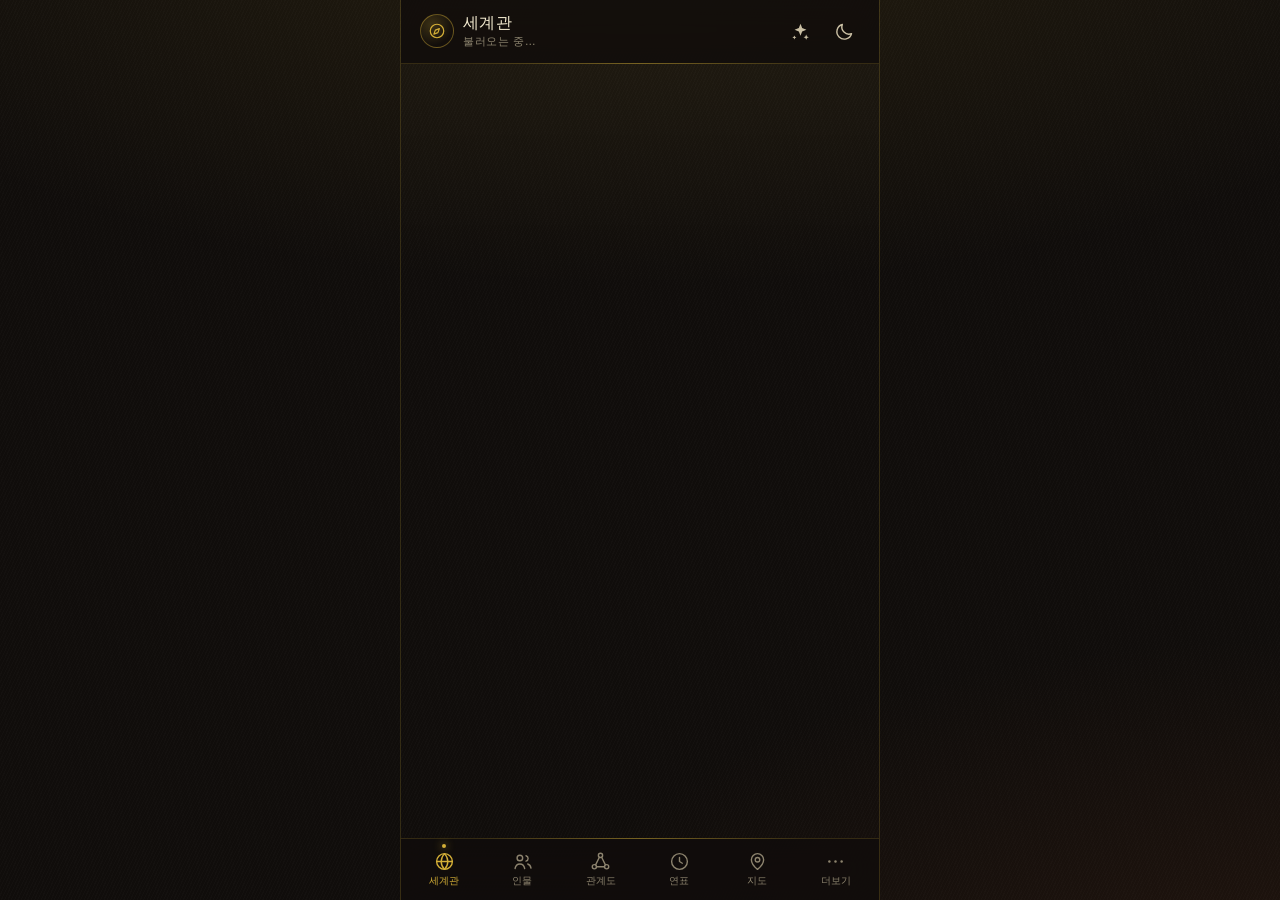
==== commit d643086d: "아르카눔 v1.4.2 — 인물 폼 '🔍 크게 보기', 관계도 96px 격자·겹침 방지·원 안 얼굴/원 아래 이름, 지도 국경을 육각 타일 영토 칠하기로(지형도 육각 타일·✅ 저장·" ====
--- a/index.html
+++ b/index.html
@@ -14,7 +14,7 @@
 <link rel="manifest" href="manifest.json">
 <link rel="apple-touch-icon" href="icons/icon-180.png">
 <link rel="icon" type="image/png" href="icons/icon-192.png">
-<link rel="stylesheet" href="styles.css?v=1.4.1">
+<link rel="stylesheet" href="styles.css?v=1.4.2">
 <script>
   window.__qaErrors = [];
   (function () {
@@ -128,15 +128,15 @@
 <div id="toast-root"></div>
 <input type="file" id="import-input" accept="application/json,.json" hidden>
 
-<script src="js/utils.js?v=1.4.1"></script>
-<script src="js/store.js?v=1.4.1"></script>
-<script src="js/generator.js?v=1.4.1"></script>
-<script src="js/sample.js?v=1.4.1"></script>
-<script src="js/graph.js?v=1.4.1"></script>
-<script src="js/factiongraph.js?v=1.4.1"></script>
-<script src="js/worldgen.js?v=1.4.1"></script>
-<script src="js/mapview.js?v=1.4.1"></script>
-<script src="js/rankicon.js?v=1.4.1"></script>
-<script src="js/app.js?v=1.4.1"></script>
+<script src="js/utils.js?v=1.4.2"></script>
+<script src="js/store.js?v=1.4.2"></script>
+<script src="js/generator.js?v=1.4.2"></script>
+<script src="js/sample.js?v=1.4.2"></script>
+<script src="js/graph.js?v=1.4.2"></script>
+<script src="js/factiongraph.js?v=1.4.2"></script>
+<script src="js/worldgen.js?v=1.4.2"></script>
+<script src="js/mapview.js?v=1.4.2"></script>
+<script src="js/rankicon.js?v=1.4.2"></script>
+<script src="js/app.js?v=1.4.2"></script>
 </body>
 </html>
--- a/styles.css
+++ b/styles.css
@@ -1015,7 +1015,7 @@
   overflow: hidden;
 }
 
-.img-drop img { position: absolute; inset: 0; width: 100%; height: 100%; object-fit: cover; object-position: center top; }
+.img-drop img { position: absolute; inset: 0; width: 100%; height: 100%; object-fit: cover; object-position: center top; cursor: zoom-in; }
 
 .img-drop__inner { position: relative; z-index: 2; display: grid; gap: 5px; justify-items: center; }
 .img-drop.has-img .img-drop__inner { display: none; }
@@ -1027,6 +1027,8 @@
   right: 8px;
   bottom: 8px;
   display: flex;
+  flex-wrap: wrap;
+  justify-content: flex-end;
   gap: 6px;
 }
 
@@ -1069,6 +1071,59 @@
   box-shadow: inset 0 -70px 60px -30px rgba(0, 0, 0, .7);
   pointer-events: none;
 }
+
+/* ---------- 인물 상세 안에서 바로 바꾸는 능력 · 장비 ---------- */
+.irank-list { display: grid; gap: 6px; }
+
+.irank {
+  display: flex;
+  align-items: center;
+  gap: 7px;
+  padding: 6px 8px 6px 10px;
+  border-radius: 10px;
+  background: var(--surface-2);
+  border: 1px solid var(--line);
+}
+
+.irank__icon { flex: none; width: 18px; height: 18px; display: grid; place-items: center; color: var(--gold); }
+.irank__icon svg { width: 16px; height: 16px; }
+.irank__name { flex: 1; min-width: 0; font-size: 12px; color: var(--text-dim); white-space: nowrap; overflow: hidden; text-overflow: ellipsis; }
+.irank__tier { flex: none; min-width: 46px; text-align: center; font-size: 12px; font-weight: 600; color: var(--gold-soft); }
+
+.irank__btn {
+  flex: none;
+  width: 28px;
+  height: 28px;
+  border-radius: 8px;
+  display: grid;
+  place-items: center;
+  font-size: 16px;
+  line-height: 1;
+  color: var(--gold-soft);
+  background: var(--surface-3);
+  border: 1px solid var(--line-strong);
+}
+.irank__btn:active { background: rgba(212, 175, 55, .18); }
+.irank__btn:disabled { opacity: .3; }
+
+.inline-add {
+  display: inline-flex;
+  align-items: center;
+  gap: 5px;
+  margin-top: 8px;
+  min-height: 32px;
+  padding: 0 11px;
+  border-radius: 999px;
+  font-size: 11.5px;
+  font-weight: 600;
+  color: var(--gold-soft);
+  background: rgba(212, 175, 55, .07);
+  border: 1px dashed var(--line-strong);
+}
+.inline-add:active { background: rgba(212, 175, 55, .16); }
+
+.mini-chip--x { display: inline-flex; align-items: center; gap: 5px; }
+.mini-chip--x b { color: var(--danger); font-size: 12px; line-height: 1; font-weight: 700; }
 
 /* ---------- 인물 상세 맨 위 프로필 (사진 + 이름·칭호·성별·종족) ---------- */
 .char-profile {
@@ -1665,6 +1720,165 @@
 }
 
 .map-frame.is-pinning { cursor: crosshair; box-shadow: 0 0 0 2px var(--gold) inset, var(--shadow-sm); }
+.map-frame.is-border, .map-frame.is-charpin { cursor: crosshair; box-shadow: 0 0 0 2px var(--gold) inset, var(--shadow-sm); }
+
+/* 국경 그리기·인물 배치 중에는 지도 위 핀이 탭을 가로채지 않는다 */
+.map-frame.is-border .pin-layer, .map-frame.is-border .cpin-layer,
+.map-frame.is-terrain .pin-layer, .map-frame.is-terrain .cpin-layer,
+.map-frame.is-charpin .pin-layer, .map-frame.is-charpin .cpin-layer { pointer-events: none; }
+.map-frame.is-border .tstamp { pointer-events: none; }
+
+.map-lock-note {
+  margin: -3px 0 11px;
+  padding: 7px 11px;
+  border-radius: 9px;
+  text-align: center;
+  font-size: 10.5px;
+  line-height: 1.45;
+  color: var(--gold-soft);
+  background: rgba(212, 175, 55, .08);
+  border: 1px solid var(--line);
+}
+
+/* ---------- 국경(영토) ---------- */
+.map-border-svg {
+  position: absolute;
+  inset: 0;
+  width: 100%;
+  height: 100%;
+  z-index: 2;
+  pointer-events: none;
+}
+
+/* 육각 지형 레이어 — 영토(국경)보다 아래, 지도 이미지 바로 위 */
+.map-terrain-hex-svg {
+  position: absolute;
+  inset: 0;
+  width: 100%;
+  height: 100%;
+  z-index: 1;
+  pointer-events: none;
+}
+
+.map-terrain-hex { fill-opacity: .3; stroke: rgba(30, 22, 16, .18); stroke-width: .35; }
+.map-terrain-hex__ico { opacity: .82; pointer-events: none; }
+
+.map-border__hex { fill-opacity: .26; }
+.map-border__hexline { fill: none; stroke-width: 1.9; stroke-opacity: .92; stroke-linejoin: round; stroke-linecap: round; pointer-events: auto; }
+.map-border__hexline.is-selected { stroke-width: 3; stroke-opacity: 1; }
+.map-border__grid { fill: none; stroke: rgba(212, 175, 55, .26); stroke-width: .4; }
+.map-border__badge { pointer-events: none; }
+
+.chip__dot { display: inline-block; width: 8px; height: 8px; border-radius: 50%; margin-right: 4px; vertical-align: middle; box-shadow: inset 0 0 0 1px rgba(0, 0, 0, .35); }
+.chip__num { margin-left: 5px; opacity: .65; font-size: 10px; }
+
+/* 칠하는 동안 손가락이 페이지를 스크롤하지 않게 */
+.map-frame.is-border .map-stage,
+.map-frame.is-terrain .map-stage { touch-action: none; }
+
+.map-border__area { fill-opacity: .16; stroke: none; pointer-events: auto; }
+.map-border__line { fill: none; stroke-width: 1.6; stroke-opacity: .8; stroke-linejoin: round; pointer-events: auto; }
+.map-border.is-selected .map-border__line { stroke-width: 2.8; stroke-opacity: 1; }
+
+.map-border__label {
+  font-family: var(--font-display);
+  font-size: 9px;
+  letter-spacing: .02em;
+  fill: #3f3324;
+  text-anchor: middle;
+  dominant-baseline: middle;
+  paint-order: stroke;
+  stroke: rgba(255, 252, 240, .72);
+  stroke-width: 2.2px;
+  pointer-events: none;
+}
+
+.map-border__draft { fill: rgba(212, 175, 55, .14); stroke: var(--gold); stroke-width: 2; stroke-dasharray: 4 4; }
+.map-border__dot { fill: var(--gold-soft); stroke: #241a10; stroke-width: 1; }
+
+.border-panel {
+  margin: 11px 0 4px;
+  padding: 11px 12px 12px;
+  border-radius: var(--r-md);
+  background: var(--surface);
+  border: 1px solid var(--line);
+  box-shadow: var(--shadow-sm);
+}
+
+.border-panel__head { display: flex; align-items: center; justify-content: space-between; margin-bottom: 6px; }
+.border-panel__title { font-size: 12.5px; font-weight: 600; color: var(--text); }
+.border-panel__count { font-size: 11px; color: var(--muted); }
+.border-panel__row { display: flex; gap: 7px; margin-top: 9px; }
+.border-panel__row .btn { flex: 1; }
+
+.border-colors { display: flex; flex-wrap: wrap; gap: 9px; }
+.border-color {
+  width: 30px;
+  height: 30px;
+  border-radius: 50%;
+  background: var(--bc);
+  border: 2px solid transparent;
+  box-shadow: inset 0 0 0 1px rgba(0, 0, 0, .25);
+}
+.border-color.is-on { border-color: var(--text); box-shadow: 0 0 0 3px rgba(212, 175, 55, .3); }
+
+/* ---------- 지도 위 인물 핀 ---------- */
+.cpin-layer { position: absolute; inset: 0; z-index: 4; pointer-events: none; }
+
+.cpin {
+  position: absolute;
+  transform-origin: 50% 50%;
+  transform: translate(-50%, -50%) scale(var(--mk, 1));
+  display: flex;
+  flex-direction: column;
+  align-items: center;
+  padding: 0;
+  background: none;
+  pointer-events: auto;
+  transition: transform .15s var(--ease);
+}
+
+.cpin:active { transform: translate(-50%, -50%) scale(calc(var(--mk, 1) * .94)); }
+
+.cpin__face {
+  width: 34px;
+  height: 34px;
+  border-radius: 50%;
+  overflow: hidden;
+  display: grid;
+  place-items: center;
+  background: linear-gradient(160deg, #33281a, #17110d);
+  border: 2px solid var(--gold-soft);
+  box-shadow: 0 2px 7px rgba(0, 0, 0, .45);
+}
+
+.cpin__face img { width: 100%; height: 100%; object-fit: cover; object-position: center top; display: block; }
+.cpin__initial { font-family: var(--font-display); font-size: 15px; color: var(--gold-soft); }
+
+.cpin__label {
+  margin-top: 2px;
+  max-width: 92px;
+  padding: 1px 5px;
+  border-radius: 5px;
+  font-size: 8.5px;
+  color: var(--parchment);
+  background: rgba(14, 10, 8, .82);
+  border: 1px solid rgba(212, 175, 55, .32);
+  white-space: nowrap;
+  overflow: hidden;
+  text-overflow: ellipsis;
+}
+
+.cpin__note {
+  margin-top: 1px;
+  max-width: 92px;
+  font-size: 7.5px;
+  color: var(--gold-soft);
+  text-shadow: 0 1px 2px rgba(0, 0, 0, .8);
+  white-space: nowrap;
+  overflow: hidden;
+  text-overflow: ellipsis;
+}
 
 .map-frame .pin-layer { position: absolute; inset: 0; }
 
@@ -1713,7 +1927,16 @@
   white-space: nowrap;
   overflow: hidden;
   text-overflow: ellipsis;
-}
+  transition: opacity .18s var(--ease);
+}
+
+/* 축소·기본 배율: 국가 영토 위주로 깔끔하게 — 지역 핀은 점처럼만 */
+.map-frame:not(.is-detail) .pin__label,
+.map-frame:not(.is-detail) .pin__faction { display: none; }
+.map-frame:not(.is-detail) .pin__mark { transform: rotate(-45deg) scale(.82); }
+.map-frame:not(.is-detail) .map-terrain-hex__ico { opacity: .5; }
+.map-terrain-hex-svg,
+.map-border-svg { transition: opacity .2s var(--ease); }
 
 .pin--dungeon .pin__mark { background: linear-gradient(150deg, #c9a0e0, #6b4a8a); }
 .pin--forest .pin__mark { background: linear-gradient(150deg, #a7d0a0, #3f7a52); }
@@ -2154,7 +2377,9 @@
   -webkit-user-select: none;
 }
 .gnode circle { transition: stroke-opacity .18s; }
-.gnode-lbl { fill: var(--text); stroke: var(--bg); stroke-width: 2.2; paint-order: stroke; }
+.gnode-plate { fill: #100d0b; fill-opacity: .84; stroke: rgba(212, 175, 55, .22); stroke-width: .5; }
+.gnode-lbl { fill: var(--text); stroke: none; }
+.gnode-sub { fill: #b3a488; }
 .gnode.is-selected circle { stroke: var(--gold); stroke-opacity: 1; }
 .gedge text, .gedge rect { cursor: pointer; }
 .gedge path { transition: stroke-opacity .18s; }
